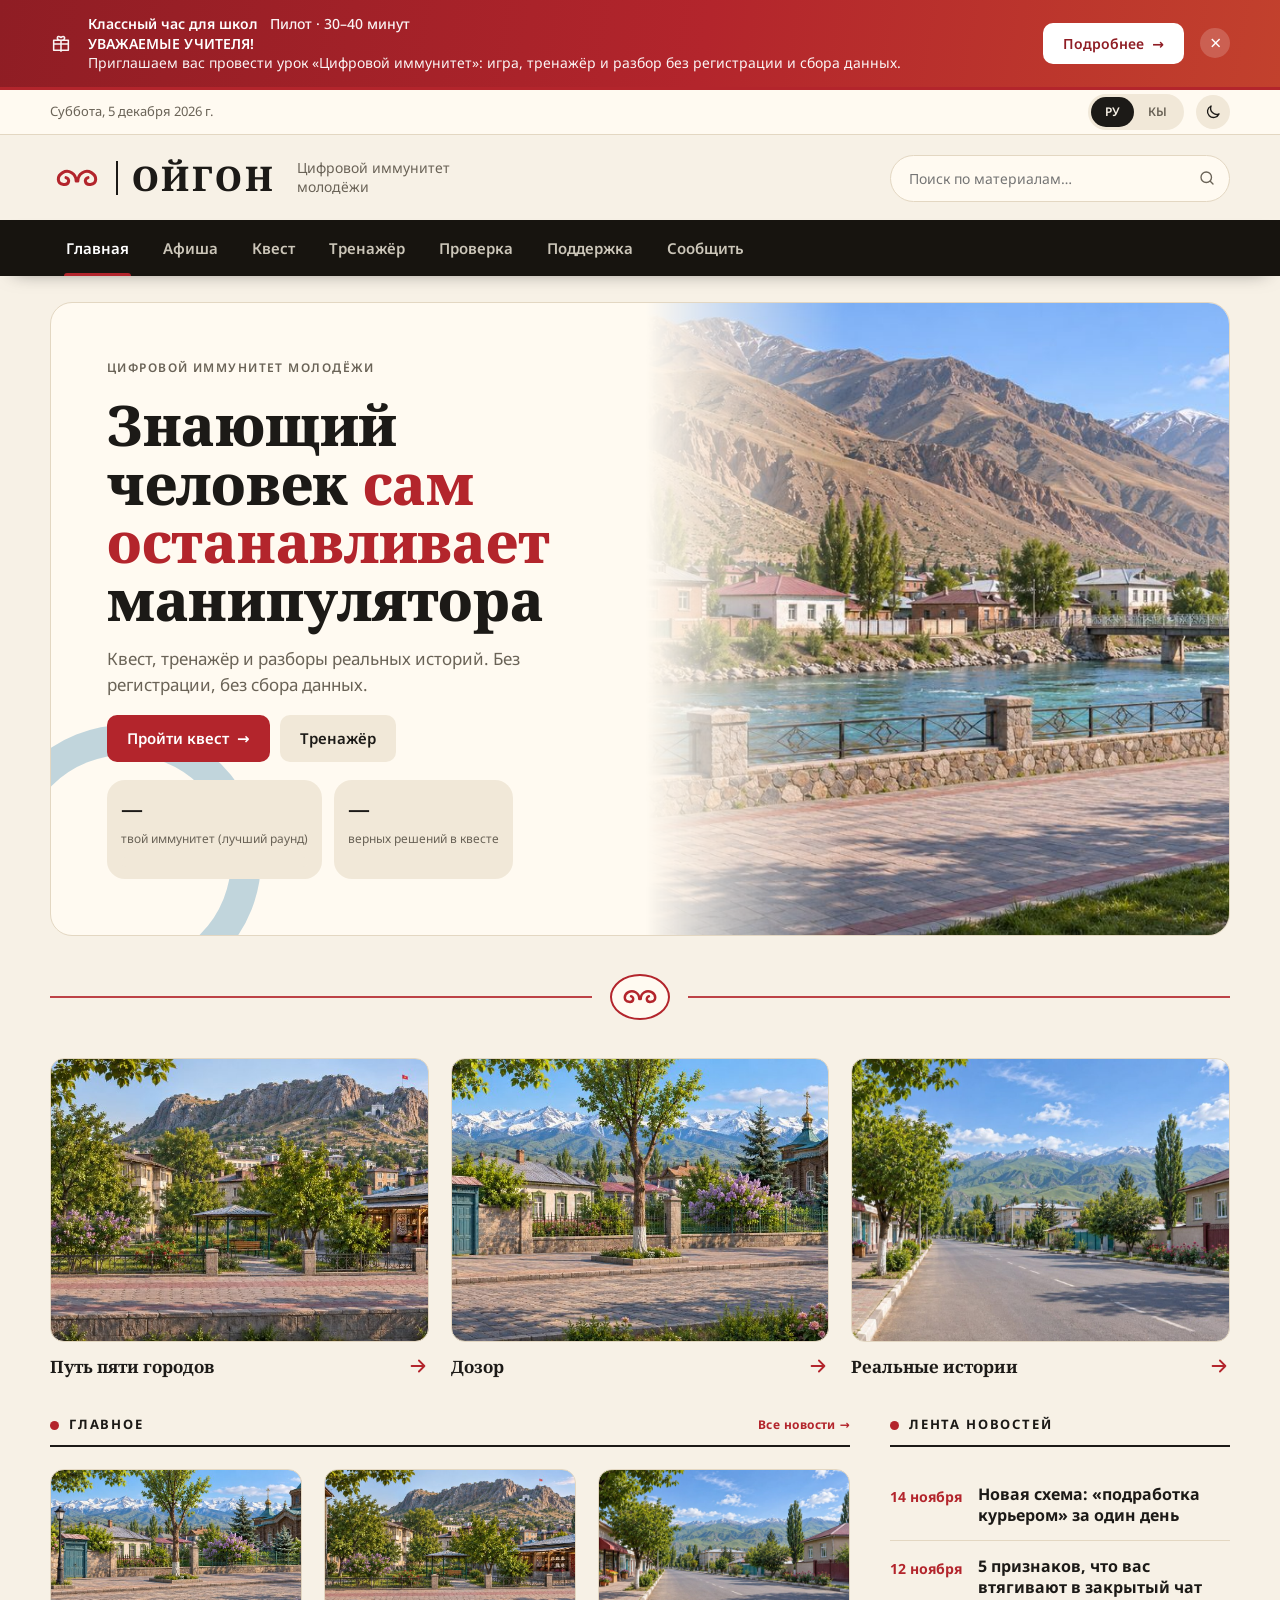
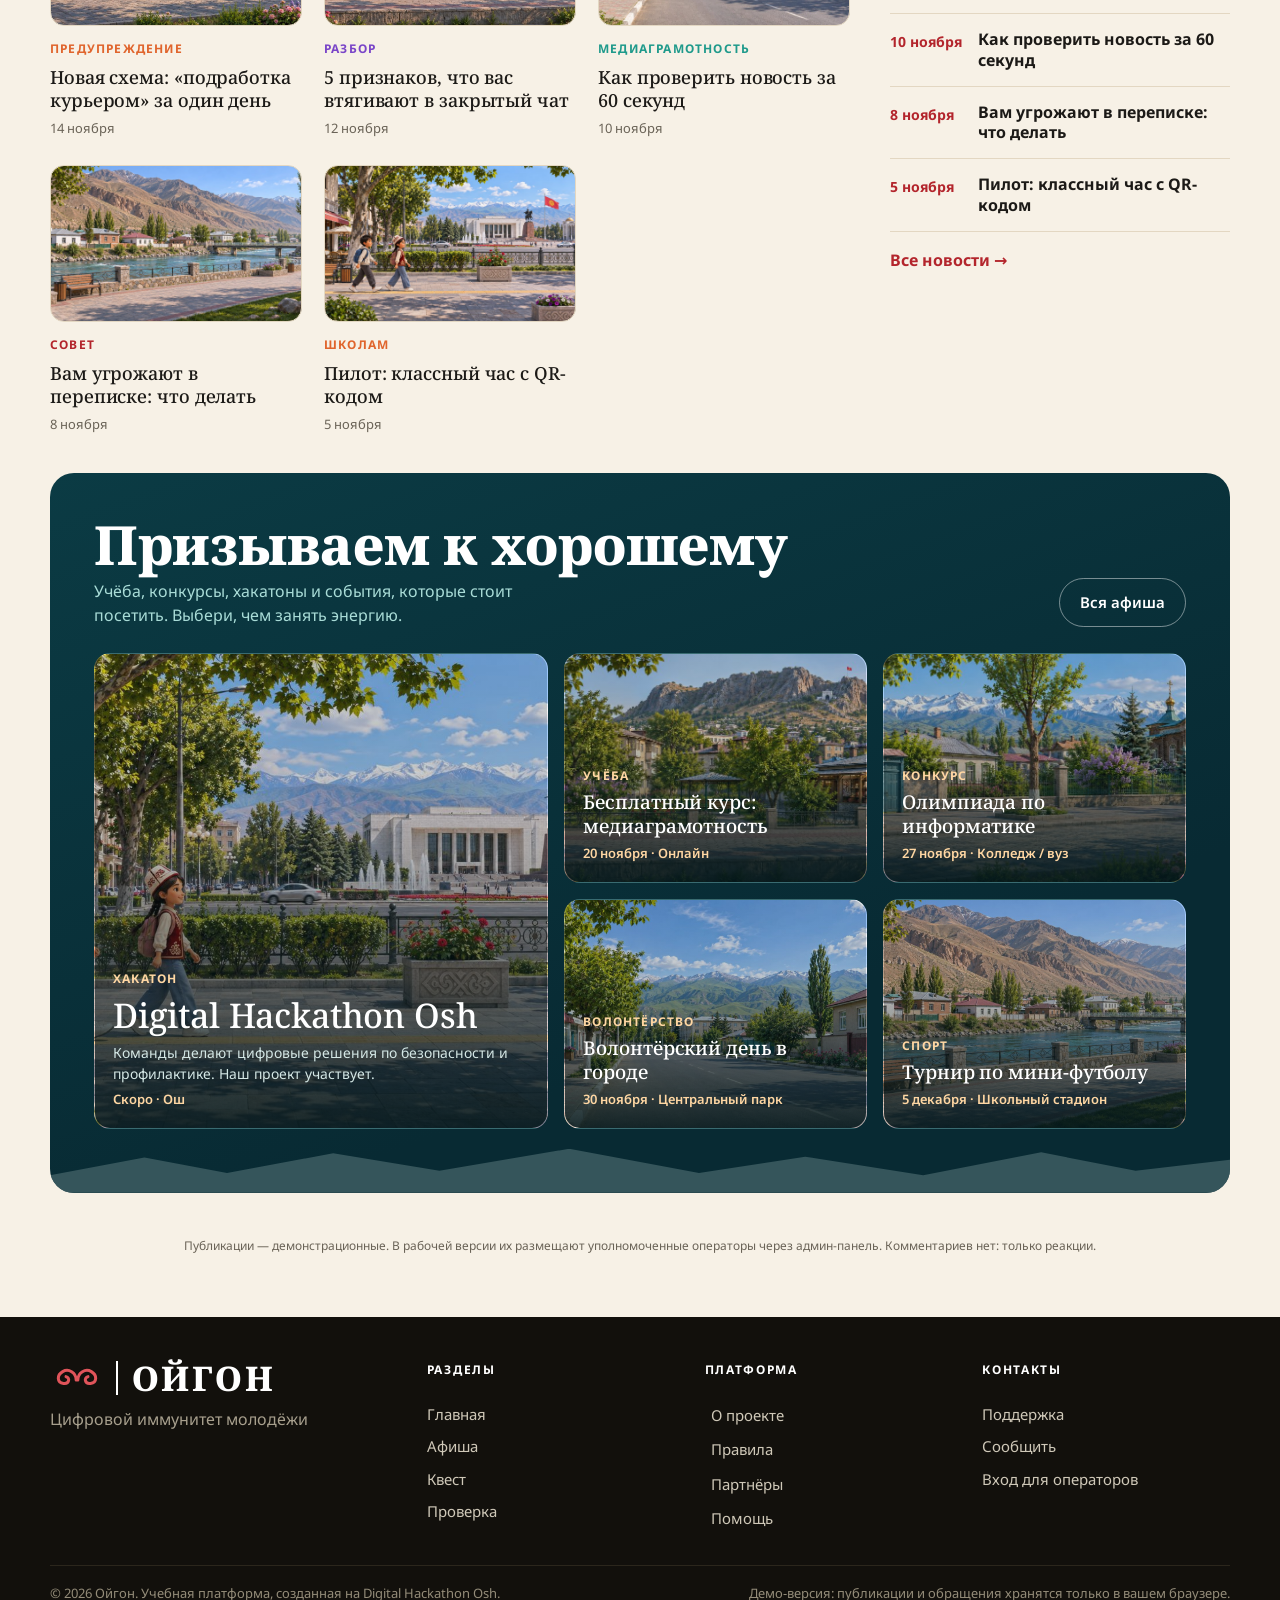
==== index.html @ 2ff08098 "Редизайн по примерам, игра Дозор, реальные истории, полный перевод на кыргызский Co-Authored-By: Cla" ====
<!doctype html>
<html lang="ru">
<head>
<meta charset="utf-8">
<meta name="viewport" content="width=device-width, initial-scale=1, viewport-fit=cover">
<title>Ойгон — цифровой иммунитет молодёжи</title>
<meta name="description" content="Квест, тренажёр и разборы, которые учат узнавать манипуляцию и вербовку в сети. Без регистрации.">
<link rel="preconnect" href="https://fonts.googleapis.com">
<link rel="preconnect" href="https://fonts.gstatic.com" crossorigin>
<link href="https://fonts.googleapis.com/css2?family=Noto+Sans:wght@400;500;600;700&family=Noto+Serif:wght@600;700;800&display=swap" rel="stylesheet">
<link rel="stylesheet" href="style.css?v=17">
<link rel="stylesheet" href="theme.css?v=17">
<script>try{var t=JSON.parse(localStorage.getItem('ob_theme'));if(t==='dark')document.documentElement.setAttribute('data-theme','dark')}catch(e){}</script>
</head>
<body>
<svg width="0" height="0" style="position:absolute" aria-hidden="true" focusable="false">
  <symbol id="horn" viewBox="0 0 64 32">
    <g fill="none" stroke="currentColor" stroke-width="3.6" stroke-linecap="round" stroke-linejoin="round">
      <path d="M31 19c0-9-9-14-16-10S8 22 16 23c7 1 8-7 3-8"/>
      <path d="M33 19c0-9 9-14 16-10s7 13-1 14c-7 1-8-7-3-8"/>
    </g>
  </symbol>
</svg>

<div class="banner" id="banner" role="region" aria-label="Объявление" hidden>
  <svg class="bn-ic" viewBox="0 0 24 24" width="22" height="22" aria-hidden="true"><path d="M4 9h16v4H4zM12 9v12M4 13v7h16v-7M12 9c-2.5 0-4-1-4-2.5S9.2 4 12 6c2.8-2 4-.5 4 .5S14.5 9 12 9z" fill="none" stroke="currentColor" stroke-width="1.7" stroke-linecap="round" stroke-linejoin="round"/></svg>
  <div class="bn-text"><b>Классный час для школ</b> <span class="bn-date">Пилот · 30–40 минут</span>
    <strong>УВАЖАЕМЫЕ УЧИТЕЛЯ!</strong>
    <span>Приглашаем вас провести урок «Цифровой иммунитет»: игра, тренажёр и разбор без регистрации и сбора данных.</span></div>
  <button class="bn-btn" data-act="info" data-k="teachers">Подробнее <span aria-hidden="true">→</span></button>
  <button class="bn-x" id="bn-x" aria-label="Закрыть объявление">×</button>
</div>

<div class="util">
  <div class="wrap-x util-in">
    <span class="today" id="today" data-no-i18n></span>
    <span class="sp"></span>
    <div class="lang" role="group" aria-label="Язык">
      <button data-lang="ru" aria-pressed="true">РУ</button>
      <button data-lang="ky" aria-pressed="false">КЫ</button>
    </div>
    <button class="theme-btn" id="theme" aria-label="Сменить тему" title="Сменить тему">
      <svg class="i-moon" viewBox="0 0 24 24" width="18" height="18" aria-hidden="true"><path d="M20 14.5A8 8 0 0 1 9.5 4 8 8 0 1 0 20 14.5z" fill="none" stroke="currentColor" stroke-width="1.8" stroke-linejoin="round"/></svg>
      <svg class="i-sun" viewBox="0 0 24 24" width="18" height="18" aria-hidden="true"><circle cx="12" cy="12" r="4" fill="none" stroke="currentColor" stroke-width="1.8"/><path d="M12 2v3M12 19v3M2 12h3M19 12h3M5 5l2 2M17 17l2 2M19 5l-2 2M7 17l-2 2" stroke="currentColor" stroke-width="1.8" stroke-linecap="round"/></svg>
    </button>
  </div>
</div>

<header class="site">
  <div class="wrap-x brand-row">
    <a class="logo" href="#/home" aria-label="Ойгон — на главную">
      <svg class="logo-mark" width="54" height="27" aria-hidden="true"><use href="#horn"/></svg>
      <span class="logo-t">ОЙГОН</span>
    </a>
    <span class="tagline" data-i18n="tagline">Цифровой иммунитет молодёжи</span>
    <form class="search" id="search" role="search">
      <input id="q" type="search" placeholder="Поиск по материалам…" aria-label="Поиск" autocomplete="off">
      <button type="submit" aria-label="Найти"><svg viewBox="0 0 24 24" width="18" height="18" aria-hidden="true"><path d="M11 4a7 7 0 1 0 0 14 7 7 0 0 0 0-14zM20 20l-4-4" fill="none" stroke="currentColor" stroke-width="1.8" stroke-linecap="round"/></svg></button>
    </form>
    <button class="menu" data-act="menu" aria-label="Меню">
      <svg viewBox="0 0 24 24" width="20" height="20"><path d="M4 7h16M4 12h16M4 17h16" fill="none" stroke="currentColor" stroke-width="1.8" stroke-linecap="round"/></svg>
    </button>
  </div>
  <nav class="mainnav" id="mainnav" aria-label="Разделы сайта">
    <div class="wrap-x mainnav-in">
      <a href="#/home" data-tab="home" data-i18n="home">Главная</a>
      <a href="#/events" data-tab="events" data-i18n="events">Афиша</a>
      <a href="#/quest" data-tab="quest" data-i18n="quest">Квест</a>
      <a href="#/trainer" data-tab="trainer" data-i18n="trainer">Тренажёр</a>
      <a href="#/check" data-tab="check" data-i18n="check">Проверка</a>
      <a href="#/support" data-tab="support" data-i18n="support">Поддержка</a>
      <a href="#/report" data-tab="report" data-i18n="report">Сообщить</a>
    </div>
  </nav>
</header>

<main id="view" tabindex="-1" aria-live="polite"></main>

<footer class="foot">
  <div class="wrap-x foot-grid">
    <div class="foot-brand">
      <div class="logo foot-logo"><svg class="logo-mark" width="54" height="27" aria-hidden="true"><use href="#horn"/></svg><span class="logo-t">ОЙГОН</span></div>
      <p>Цифровой иммунитет молодёжи</p>
    </div>
    <div class="foot-col">
      <h4>Разделы</h4>
      <a href="#/home">Главная</a><a href="#/events">Афиша</a><a href="#/quest">Квест</a><a href="#/check">Проверка</a>
    </div>
    <div class="foot-col">
      <h4>Платформа</h4>
      <button data-act="info" data-k="about">О проекте</button><button data-act="info" data-k="rules">Правила</button><button data-act="info" data-k="partners">Партнёры</button><button data-act="info" data-k="help">Помощь</button>
    </div>
    <div class="foot-col">
      <h4>Контакты</h4>
      <a href="#/support">Поддержка</a><a href="#/report">Сообщить</a><a href="#/admin">Вход для операторов</a>
    </div>
  </div>
  <div class="wrap-x foot-bottom">
    <span>© 2026 Ойгон. Учебная платформа, созданная на Digital Hackathon Osh.</span>
    <span>Демо-версия: публикации и обращения хранятся только в вашем браузере.</span>
  </div>
</footer>

<nav class="dock" id="dock" aria-label="Разделы"></nav>

<dialog id="modal"><div class="modal-in"><button class="x" data-act="close" aria-label="Закрыть">×</button><div id="modal-body"></div></div></dialog>

<script src="data.js?v=17"></script>
<script src="i18n-ky.js?v=17"></script>
<script src="i18n-ky2.js?v=17"></script>
<script src="i18n.js?v=17"></script>
<script src="banner.js?v=17"></script>
<script src="game.js?v=17"></script>
<script src="app.js?v=17"></script>
</body>
</html>
---- style.css ----
:root{
  --bg:#e8e8ec; --card:#fff; --soft:#f3f3f6; --ink:#16161a; --mute:#6c6c77; --line:rgba(22,22,30,.08);
  --ok:#17935f; --okbg:#e3f6ed; --bad:#d9363e; --badbg:#fde9ea; --warn:#b97400; --warnbg:#fff3dc;
  --dark:#18181c; --dark-ink:#fff;
  --g:linear-gradient(120deg,#ffa07a,#e070d8 52%,#6f8dff);
  --shadow:0 1px 2px rgba(20,20,40,.04),0 14px 34px -14px rgba(20,20,40,.16);
  --r:24px; --glass:rgba(255,255,255,.72);
}
*{box-sizing:border-box;margin:0}
html{-webkit-text-size-adjust:100%}
body{
  font-family:'Lexend',system-ui,-apple-system,'Segoe UI',Roboto,sans-serif;font-weight:400;color:var(--ink);
  background:
    radial-gradient(60vmax 40vmax at 10% -10%,rgba(255,160,122,.28),transparent 60%),
    radial-gradient(50vmax 40vmax at 100% 10%,rgba(111,141,255,.22),transparent 60%),
    radial-gradient(50vmax 40vmax at 50% 110%,rgba(224,112,216,.18),transparent 60%),
    var(--bg);
  background-attachment:fixed;
  min-height:100vh;line-height:1.5;padding-bottom:120px;
}
button{font:inherit;color:inherit;background:none;border:0;cursor:pointer}
button:focus-visible,a:focus-visible,input:focus-visible,textarea:focus-visible,select:focus-visible{outline:2px solid #6f8dff;outline-offset:2px}
a{color:inherit}
h1,h2,h3{font-weight:500;letter-spacing:-.01em;line-height:1.2}
h1{font-size:clamp(26px,5vw,36px)} h2{font-size:21px} h3{font-size:17px}
p{color:var(--mute)}
.wrap{width:min(760px,100% - 32px);margin:0 auto}

/* header */
.top{position:sticky;top:12px;z-index:20;width:min(760px,100% - 24px);margin:12px auto 0;display:flex;align-items:center;gap:10px;
  padding:8px 10px 8px 14px;border-radius:999px;background:var(--glass);backdrop-filter:blur(18px);-webkit-backdrop-filter:blur(18px);
  border:1px solid var(--line);box-shadow:var(--shadow)}
.logo{display:flex;align-items:center;gap:8px;text-decoration:none;font-weight:600;font-size:18px;margin-right:auto}
.topnav{display:none;gap:2px}
.topnav button{padding:7px 12px;border-radius:999px;font-size:14px;color:var(--mute)}
.topnav button:hover{background:var(--soft);color:var(--ink)}
.lang{display:flex;background:var(--soft);border-radius:999px;padding:3px}
.lang button{padding:5px 11px;border-radius:999px;font-size:12px;color:var(--mute)}
.lang button[aria-pressed="true"]{background:var(--card);color:var(--ink);box-shadow:0 1px 3px rgba(0,0,0,.12)}
.menu{width:36px;height:36px;border-radius:50%;display:grid;place-items:center;background:var(--soft)}
@media (min-width:760px){.topnav{display:flex}.menu{display:none}}

/* page */
main{outline:none}
.page{width:min(760px,100% - 32px);margin:26px auto 0;display:grid;grid-template-columns:minmax(0,1fr);gap:16px}
.page>*{min-width:0}
.page-head{display:grid;gap:6px;padding:0 4px}
.page-head p{max-width:56ch}
.card{background:var(--card);border-radius:var(--r);padding:20px;box-shadow:var(--shadow);border:1px solid var(--line)}
.rim{position:relative;border:0}
.rim::before{content:"";position:absolute;inset:0;border-radius:inherit;padding:2px;background:var(--g);
  -webkit-mask:linear-gradient(#000 0 0) content-box,linear-gradient(#000 0 0);-webkit-mask-composite:xor;mask-composite:exclude;pointer-events:none}
.eyebrow{font-size:12px;letter-spacing:.08em;text-transform:uppercase;color:var(--mute)}
.badge{display:inline-flex;align-items:center;gap:6px;padding:4px 10px;border-radius:999px;font-size:12px;background:var(--soft);color:var(--mute)}
.badge.ok{background:var(--okbg);color:var(--ok)} .badge.bad{background:var(--badbg);color:var(--bad)} .badge.warn{background:var(--warnbg);color:var(--warn)}
.btn{text-decoration:none;display:inline-flex;align-items:center;justify-content:center;gap:8px;padding:12px 20px;border-radius:999px;background:var(--dark);color:var(--dark-ink);font-size:15px;font-weight:500;
  box-shadow:0 10px 22px -10px rgba(0,0,0,.45);transition:transform .15s}
.btn:hover{transform:translateY(-1px)} .btn:active{transform:translateY(0) scale(.98)}
.btn.ghost{background:var(--soft);color:var(--ink);box-shadow:none}
.btn.sm{padding:8px 14px;font-size:13px}
.btn[disabled]{opacity:.5;pointer-events:none}
.row{display:flex;gap:10px;flex-wrap:wrap;align-items:center}
.sp{flex:1}

/* hero */
.hero{display:grid;gap:14px;padding:24px}
.hero h1 em{font-style:normal;background:var(--g);-webkit-background-clip:text;background-clip:text;color:transparent}
.meter{height:10px;border-radius:99px;background:var(--soft);overflow:hidden}
.meter i{display:block;height:100%;border-radius:99px;background:var(--g);transition:width .6s cubic-bezier(.2,.8,.2,1)}
.stats{display:grid;grid-template-columns:1fr 1fr;gap:10px}
.stat{background:var(--soft);border-radius:18px;padding:12px 14px}
.stat b{display:block;font-size:22px;font-weight:500}
.stat span{font-size:12px;color:var(--mute)}

/* feed */
.post{display:grid;gap:10px}
.post h3{font-size:19px}
.post p{color:var(--ink);opacity:.82}
.post-meta{display:flex;align-items:center;gap:10px;font-size:13px;color:var(--mute)}
.avatar{width:34px;height:34px;border-radius:50%;background:var(--g);display:grid;place-items:center;color:#fff;font-size:13px;font-weight:600;flex:none}
.react{display:flex;gap:8px;flex-wrap:wrap;margin-top:4px}
.react button{padding:7px 14px;border-radius:999px;background:var(--soft);font-size:13px;color:var(--mute);display:inline-flex;gap:6px;align-items:center;transition:.15s}
.react button[aria-pressed="true"]{background:var(--dark);color:var(--dark-ink)}
.hscroll{display:flex;gap:12px;overflow-x:auto;scroll-snap-type:x mandatory;padding:4px 16px 14px;margin:0 -16px;scrollbar-width:none}
.hscroll::-webkit-scrollbar{display:none}
.ev{flex:0 0 min(260px,78%);scroll-snap-align:start;display:grid;gap:8px;align-content:start}
.ev h3{font-size:16px}.ev p{font-size:13px}
.afisha-head{display:flex;align-items:center;gap:10px;padding:0 4px}
.afisha-head h2{font-size:18px}
.chips{display:flex;gap:8px;flex-wrap:wrap}
.chip{padding:8px 14px;border-radius:999px;background:var(--card);border:1px solid var(--line);font-size:13px;color:var(--mute)}
.chip[aria-pressed="true"]{background:var(--dark);color:var(--dark-ink);border-color:transparent}
.ev-list{display:grid;gap:12px}
.date{font-size:13px;color:var(--ink);font-weight:500}
.notice{font-size:12px;color:var(--mute);text-align:center;padding:6px 12px}

/* dock */
.dock{position:fixed;left:50%;bottom:calc(14px + env(safe-area-inset-bottom));transform:translateX(-50%);z-index:30;width:min(580px,100% - 16px);
  display:grid;grid-template-columns:repeat(7,1fr);gap:2px;padding:6px;border-radius:30px;background:var(--glass);
  backdrop-filter:blur(20px);-webkit-backdrop-filter:blur(20px);border:1px solid var(--line);box-shadow:0 18px 40px -12px rgba(20,20,40,.3)}
.dock a{display:grid;justify-items:center;gap:2px;padding:8px 0 7px;border-radius:22px;text-decoration:none;color:var(--mute);font-size:10px;transition:.2s;position:relative}
.dock a svg{width:21px;height:21px;fill:none;stroke:currentColor;stroke-width:1.7;stroke-linecap:round;stroke-linejoin:round}
.dock a[aria-current="page"]{background:var(--dark);color:var(--dark-ink)}
.dock a:not([aria-current]):hover{background:var(--soft);color:var(--ink)}
@media (max-width:420px){.dock a{font-size:9px;letter-spacing:-.01em}}
@media (min-width:560px){.dock a{font-size:11px}}

/* interactive */
.scene-top{display:flex;align-items:center;gap:10px}
.progress{display:flex;gap:5px;flex:1}
.progress i{flex:1;height:5px;border-radius:9px;background:var(--soft)}
.progress i.on{background:var(--g)}
.chat{display:grid;gap:8px}
.bubble{max-width:88%;padding:14px 16px;border-radius:20px 20px 20px 6px;background:var(--soft);color:var(--ink);font-size:16px}
.who{font-size:12px;color:var(--mute);margin-bottom:2px}
.lead{font-size:14px;color:var(--mute);font-style:italic;padding:2px 4px}
.choices{display:grid;gap:10px}
.choice{text-align:left;padding:14px 16px;border-radius:18px;background:var(--card);border:1px solid var(--line);font-size:15px;transition:.15s;box-shadow:var(--shadow)}
.choice:hover:not([disabled]){transform:translateY(-1px);border-color:rgba(111,141,255,.6)}
.choice[disabled]{cursor:default}
.choice.ok{background:var(--okbg);border-color:var(--ok)} .choice.bad{background:var(--badbg);border-color:var(--bad)}
.fb{display:grid;gap:10px;animation:rise .3s ease}
@keyframes rise{from{opacity:0;transform:translateY(8px)}to{opacity:1;transform:none}}
.tricks{display:flex;gap:6px;flex-wrap:wrap}
.safe{background:var(--okbg);color:var(--ok);padding:12px 14px;border-radius:16px;font-size:14px}
.big-score{font-size:56px;font-weight:500;line-height:1;background:var(--g);-webkit-background-clip:text;background-clip:text;color:transparent}
.timer{height:8px;border-radius:9px;background:var(--soft);overflow:hidden}
.timer i{display:block;height:100%;width:100%;background:var(--g);transform-origin:left}
.msg{font-size:20px;line-height:1.4;color:var(--ink);padding:6px 2px}
.opts{display:grid;grid-template-columns:1fr 1fr;gap:8px}
.opts button{padding:12px 12px;border-radius:16px;background:var(--soft);font-size:14px;text-align:left;transition:.15s;border:1px solid transparent}
.opts button:hover:not([disabled]){border-color:rgba(111,141,255,.6);background:var(--card)}
.opts button.ok{background:var(--okbg);border-color:var(--ok);color:var(--ok)}
.opts button.bad{background:var(--badbg);border-color:var(--bad);color:var(--bad)}
.opts button[disabled]{cursor:default}
.opts .full{grid-column:1/-1;text-align:center}
@media (max-width:420px){.opts{grid-template-columns:1fr}}
.miss{display:grid;gap:4px;padding:12px 14px;border-radius:16px;background:var(--soft);font-size:14px}
.miss q{color:var(--ink)}

/* check/support */
.seg{display:flex;background:var(--soft);border-radius:999px;padding:4px;gap:2px;overflow-x:auto}
.seg button{flex:1;padding:9px 14px;border-radius:999px;font-size:14px;color:var(--mute);white-space:nowrap}
.seg button[aria-pressed="true"]{background:var(--card);color:var(--ink);box-shadow:0 1px 4px rgba(0,0,0,.12)}
.story{display:grid;gap:12px}
.story details summary{cursor:pointer;list-style:none;display:flex;align-items:center;gap:10px}
.story summary::-webkit-details-marker{display:none}
.story summary::after{content:"+";margin-left:auto;width:30px;height:30px;border-radius:50%;background:var(--soft);display:grid;place-items:center;font-size:18px;color:var(--mute);flex:none}
.story details[open] summary::after{content:"–"}
.steps{display:grid;gap:12px;margin-top:14px}
.step{display:grid;grid-template-columns:auto 1fr;gap:12px}
.step b{display:block;font-weight:500;font-size:14px}.step p{font-size:14px;color:var(--ink);opacity:.8}
.dot{width:10px;height:10px;border-radius:50%;margin-top:7px;background:var(--g)}
.check{display:grid;gap:8px}
.check label{display:grid;grid-template-columns:auto 1fr;gap:12px;padding:14px;border-radius:18px;background:var(--soft);cursor:pointer;align-items:start}
.check input{width:20px;height:20px;accent-color:#6f8dff;margin-top:2px}
.check b{display:block;font-weight:500}.check span{font-size:14px;color:var(--mute)}
.check input:checked ~ div b{text-decoration:line-through;opacity:.6}
.alert{background:var(--warnbg);color:var(--warn);padding:12px 14px;border-radius:16px;font-size:14px}
.hot{display:flex;align-items:center;gap:14px;padding:14px;border-radius:18px;background:var(--soft)}
.hot b{font-size:22px;font-weight:500}.hot span{font-size:13px;color:var(--mute)}
ul.clean{list-style:none;padding:0;display:grid;gap:8px}
ul.clean li{padding-left:22px;position:relative;font-size:15px;color:var(--ink);opacity:.85}
ul.clean li::before{content:"";position:absolute;left:4px;top:.6em;width:8px;height:8px;border-radius:50%;background:var(--g)}

/* forms */
.field{display:grid;gap:6px}
.field label{font-size:13px;color:var(--mute)}
input,textarea,select{font:inherit;color:var(--ink);background:var(--soft);border:1px solid transparent;border-radius:16px;padding:12px 14px;width:100%}
textarea{min-height:120px;resize:vertical}
form{display:grid;gap:14px}

/* admin */
.table{display:grid;gap:10px}
.rep{display:grid;gap:8px;padding:14px;border-radius:18px;background:var(--soft)}
.rep-top{display:flex;gap:8px;align-items:center;flex-wrap:wrap}
.rep select{width:auto;padding:6px 10px;font-size:13px;background:var(--card)}
.bar{display:grid;grid-template-columns:130px 1fr 28px;gap:10px;align-items:center;font-size:13px}
.bar i{display:block;height:10px;border-radius:9px;background:var(--g)}

/* modal */
dialog{border:0;border-radius:28px;padding:0;max-width:min(520px,100% - 24px);width:100%;background:var(--card);color:var(--ink);box-shadow:0 30px 80px rgba(0,0,0,.35)}
dialog::backdrop{background:rgba(20,20,30,.4);backdrop-filter:blur(4px)}
.modal-in{padding:26px;position:relative;display:grid;gap:12px}
.x{position:absolute;top:14px;right:14px;width:34px;height:34px;border-radius:50%;background:var(--soft);font-size:20px;line-height:1}
.modal-links{display:grid;gap:8px}
.modal-links button{padding:14px 16px;border-radius:16px;background:var(--soft);text-align:left}
.empty{text-align:center;padding:30px 10px;color:var(--mute)}
@media (prefers-reduced-motion:reduce){*{animation:none!important;transition:none!important}}

/* телефон с перепиской */
.quest-page{width:min(560px,100% - 32px)}
.phone{position:relative;width:min(330px,100%);margin:0 auto;aspect-ratio:736/1520}
.phone>img{position:absolute;inset:0;width:100%;height:100%;mix-blend-mode:multiply;pointer-events:none;z-index:3;user-select:none}
.screen{position:absolute;left:6.3%;right:5.8%;top:4.5%;bottom:3.4%;border-radius:8.5% / 4.1%;overflow:hidden;background:#fff;display:flex;flex-direction:column;z-index:1;color:#111}
.status{display:flex;justify-content:space-between;align-items:center;padding:3.2% 9% 0;font-size:12px;font-weight:600;height:7.2%;flex:none}
.sbar{display:flex;gap:3px;align-items:flex-end}.sbar i{width:4px;height:8px;background:#111;border-radius:1px}.sbar i:nth-child(2){height:10px}.sbar i:nth-child(3){width:16px;height:9px;border-radius:3px}
.chat-head{display:flex;align-items:center;gap:8px;padding:12px 12px 10px;background:#f6f6f8;border-bottom:1px solid #e3e3e8;flex:none;margin-top:10px}
.chat-head .back{color:#0a84ff;font-size:28px;line-height:1;margin-right:2px}
.chat-head .ava{width:30px;height:30px;border-radius:50%;background:#b8b8c0;color:#fff;display:grid;place-items:center;font-size:13px;font-weight:600}
.chat-head .nm{font-size:14px;font-weight:600}
.chat-body{flex:1;overflow-y:auto;padding:10px 10px 12px;display:flex;flex-direction:column;gap:6px;scrollbar-width:none;scroll-behavior:smooth}
.chat-body::-webkit-scrollbar{display:none}
.b{max-width:82%;padding:8px 12px;border-radius:18px;font-size:13.5px;line-height:1.35;position:relative;animation:pop .25s ease}
.b.in{align-self:flex-start;background:#e9e9eb;color:#111;border-bottom-left-radius:5px}
.b.out{align-self:flex-end;background:linear-gradient(#2a95ff,#0a7bff);color:#fff;border-bottom-right-radius:5px}
@keyframes pop{from{opacity:0;transform:scale(.94) translateY(6px)}to{opacity:1;transform:none}}
.stamp{align-self:center;font-size:10.5px;color:#8a8a93;margin:8px 0 2px}
.sysmsg{align-self:center;text-align:center;font-size:11.5px;color:#8a8a93;max-width:88%;padding:2px 4px;font-style:italic}
.chat-input{flex:none;padding:8px 10px 14px;background:#fff}
.chat-input span{display:block;border:1px solid #d6d6dc;border-radius:999px;padding:7px 14px;font-size:13px;color:#b0b0b8}

/* ---------- игра ---------- */
.game{width:min(640px,100% - 32px)}
.g-top{display:flex;align-items:center;gap:12px;flex-wrap:wrap}
.g-dots{display:flex;gap:5px}
.g-dots i{width:22px;height:6px;border-radius:9px;background:var(--soft);border:1px solid var(--line)}
.g-dots i.done{background:var(--g);border-color:transparent}.g-dots i.cur{background:var(--dark);border-color:transparent}
.g-imm{display:flex;align-items:center;gap:8px;flex:1;min-width:160px;font-size:12px;color:var(--mute)}
.g-imm .meter{flex:1;height:8px}.g-imm b{color:var(--ink);font-weight:500;min-width:36px;text-align:right}
.stage{position:relative;aspect-ratio:16/9;border-radius:var(--r);overflow:hidden;background:center/cover no-repeat #cfd6e6;box-shadow:var(--shadow);transition:aspect-ratio .3s}
.stage.mini{aspect-ratio:21/6}
.stage-badge{position:absolute;top:12px;left:12px;z-index:2;padding:6px 12px;border-radius:999px;background:var(--glass);backdrop-filter:blur(10px);-webkit-backdrop-filter:blur(10px);font-size:12px;color:var(--ink);border:1px solid var(--line)}
.actor{position:absolute;bottom:-1%;height:92%;width:auto;opacity:0;transition:opacity .3s;filter:drop-shadow(0 6px 10px rgba(0,0,0,.28))}
.actor.ready{opacity:1}.actor.mult{mix-blend-mode:multiply;filter:none}
.actor.right{right:4%;transform:scaleX(-1)}.actor.left{left:4%}
.dlg{display:grid;gap:10px;cursor:pointer;animation:rise .25s ease}
.dlg p{font-size:17px;color:var(--ink);line-height:1.45}
.dlg-who{display:flex;align-items:center;gap:10px}.dlg-who b{font-weight:500}
.av{width:44px;height:44px;border-radius:50%;flex:none;display:grid;place-items:center;color:#fff;font-weight:600;background-repeat:no-repeat;background-color:#d9dbe6;border:2px solid #fff;box-shadow:0 2px 8px rgba(0,0,0,.18)}
.av-nar{background:var(--g)}.av-you{background:var(--dark);color:var(--dark-ink)}
.av-aktan{background-image:url(assets/t-bishkek.jpg);background-size:620px auto;background-position:-122px -125px}
.av-akylai{background-image:url(assets/t-bishkek.jpg);background-size:620px auto;background-position:-186px -127px}
.av-bai{background-image:url(assets/baibolot.jpg);background-size:150px auto;background-position:-48px 2px}
.av-aru{background-image:url(assets/aruuzat.jpg);background-size:150px auto;background-position:-50px 2px}
.g-task{font-size:14px;padding:0 4px;color:var(--mute)}.g-task b{color:var(--ink);font-weight:500}
.frag{display:inline;font:inherit;color:inherit;text-align:inherit;padding:1px 2px;margin:0;border-radius:6px;cursor:pointer;transition:background .15s}
.frag:hover:not([disabled]){background:rgba(111,141,255,.2)}
.frag.found{background:linear-gradient(120deg,rgba(255,160,122,.65),rgba(224,112,216,.5));color:#111}
.frag.ok{background:rgba(23,147,95,.14);cursor:default}
.frag.missed{background:rgba(217,54,62,.16);box-shadow:inset 0 -2px 0 var(--bad)}
.frag[disabled]{cursor:default}
.g-find{display:grid;gap:10px}
.finfo{display:grid;gap:8px}
.finfo-item{display:grid;gap:4px;font-size:13px;color:var(--ink);opacity:.9;padding:10px 12px;border-radius:14px;background:var(--soft);animation:rise .25s ease}
.finfo-item .badge{justify-self:start}
.hint{display:flex;gap:10px;align-items:flex-start;padding:10px 12px;border-radius:16px;background:var(--warnbg)}
.hint p{font-size:14px;color:var(--ink)}
.fb-line{font-size:14px;color:var(--ink)}
.game-card{padding:0;overflow:hidden}
.game-card .post{padding:20px}
.gc-img{height:180px;background:center/cover no-repeat;display:flex;align-items:flex-start;padding:14px}
.gc-img .badge{background:var(--glass);color:var(--ink);backdrop-filter:blur(8px)}
@media (max-width:420px){.stage.mini{aspect-ratio:21/7}.dlg p{font-size:16px}}

/* ================= 3D и анимации игры ================= */
.game .stage{perspective:900px;background:#cfd6e6;transform-style:flat}
.world{position:absolute;inset:0;transform-style:preserve-3d;transform:rotateY(calc(var(--mx,0) * 5deg)) rotateX(calc(var(--my,0) * -3deg));transition:transform .25s ease-out;will-change:transform}
.layer{position:absolute;inset:-8%;transform-style:preserve-3d;will-change:transform}
.l-bg{background:center/cover no-repeat;transform:translateZ(-120px) scale(1.15);animation:drift 22s ease-in-out infinite alternate}
.l-mid{inset:0;transform:translateZ(40px) scale(.95)}
.l-fg{background:center/cover no-repeat;transform:translateZ(80px) scale(.9);animation:drift 22s ease-in-out infinite alternate;
  -webkit-mask-image:linear-gradient(to top,#000 0,#000 13%,transparent 23%);mask-image:linear-gradient(to top,#000 0,#000 13%,transparent 23%);pointer-events:none}
@keyframes drift{from{background-position:46% 50%}to{background-position:54% 50%}}
.vignette{position:absolute;inset:0;pointer-events:none;background:radial-gradient(120% 90% at 50% 40%,transparent 55%,rgba(10,10,30,.28));z-index:1}
.stage-badge{z-index:3}
.game .stage.mini .l-mid{display:none}

/* лёгкие пылинки/пыльца */
.motes{position:absolute;inset:0;pointer-events:none;overflow:hidden;transform:translateZ(100px)}
.motes i{position:absolute;bottom:-6%;width:var(--s);height:var(--s);border-radius:50%;background:rgba(255,255,255,.85);box-shadow:0 0 8px rgba(255,255,255,.9);opacity:0;animation:mote var(--t) linear var(--d) infinite}
@keyframes mote{0%{transform:translate(0,0);opacity:0}10%{opacity:.9}90%{opacity:.7}100%{transform:translate(var(--x),-420px);opacity:0}}

/* персонажи */
.aw{position:absolute;bottom:-1%;height:92%;pointer-events:none}
.aw.right{right:4%}.aw.left{left:4%}
.aw .hop{height:100%;transform-origin:bottom center}
.aw .actor{position:static;height:100%;width:auto;display:block;transform-origin:50% 100%;transform:scaleX(var(--flip,1));
  animation:breathe 3.4s ease-in-out infinite}
.aw.right .actor{--flip:-1}
.aw.talk .hop{animation:hop .55s ease-in-out infinite}
.aw.talk .actor{filter:drop-shadow(0 0 14px rgba(255,255,255,.55)) drop-shadow(0 6px 10px rgba(0,0,0,.28))}
.aw.enter.right{animation:walkR 1.3s cubic-bezier(.2,.7,.2,1) both}
.aw.enter.left{animation:walkL 1.3s cubic-bezier(.2,.7,.2,1) both}
.aw.enter .actor{animation:stepbob .32s ease-in-out 4,breathe 3.4s ease-in-out 1.3s infinite}
@keyframes walkR{from{transform:translateX(280%);opacity:0}15%{opacity:1}to{transform:translateX(0)}}
@keyframes walkL{from{transform:translateX(-280%);opacity:0}15%{opacity:1}to{transform:translateX(0)}}
@keyframes stepbob{0%,100%{transform:scaleX(var(--flip,1)) translateY(0) rotate(0)}50%{transform:scaleX(var(--flip,1)) translateY(-3%) rotate(1.4deg)}}
@keyframes breathe{0%,100%{transform:scaleX(var(--flip,1)) scaleY(1)}50%{transform:scaleX(var(--flip,1)) scaleY(1.015) translateY(-.4%)}}
@keyframes hop{0%,100%{transform:translateY(0)}40%{transform:translateY(-3.5%) scale(1.01)}}

/* телефон в 3D */
.game .phone-wrap{perspective:1000px;width:min(330px,100%);margin:0 auto}
.game .phone-wrap.enter{animation:phoneIn .8s cubic-bezier(.2,.8,.2,1) both}
@keyframes phoneIn{from{opacity:0;transform:translateY(70px) rotateX(28deg) scale(.92)}to{opacity:1;transform:none}}
.game .phone{width:100%;transform-style:preserve-3d;transform:rotateY(calc(var(--mx,0) * 10deg)) rotateX(calc(var(--my,0) * -6deg));transition:transform .25s ease-out;
  filter:drop-shadow(calc(var(--mx,0) * -14px) 26px 26px rgba(20,20,50,.32));animation:float 5.5s ease-in-out infinite}
@keyframes float{0%,100%{translate:0 0}50%{translate:0 -6px}}
.game .phone>img.phone-frame{mix-blend-mode:normal;opacity:0;transition:opacity .2s}
.game .phone>img.phone-frame.ready{opacity:1}
.game .phone>img.phone-frame.mult{mix-blend-mode:multiply}
.game .phone.flat{transform:none!important;filter:none;animation:none}
.game .screen{box-shadow:inset 0 0 0 1px rgba(0,0,0,.2)}
.game .b{animation:none}
.game .chat-body.fresh .b{animation:pop .5s cubic-bezier(.2,.9,.3,1.3) both}
.game .chat-body.fresh .stamp{animation:fadeIn .4s both}
.game .chat-body.fresh>:nth-child(2){animation-delay:.9s}
.game .chat-body.fresh>:nth-child(3){animation-delay:1.5s}
.game .chat-body.fresh>:nth-child(4){animation-delay:2.1s}
.game .b.out{animation:pop .45s cubic-bezier(.2,.9,.3,1.3) both}
@keyframes fadeIn{from{opacity:0}to{opacity:1}}

/* реакции на нажатия */
.frag{transition:background .2s,transform .15s}
.frag.found{animation:flagPop .5s cubic-bezier(.2,.9,.3,1.4)}
.frag.ok{animation:nope .35s}
@keyframes flagPop{0%{transform:scale(1)}40%{transform:scale(1.07)}100%{transform:scale(1)}}
@keyframes nope{0%,100%{transform:translateX(0)}25%{transform:translateX(-3px)}75%{transform:translateX(3px)}}
.game.shake{animation:shake .5s}
@keyframes shake{0%,100%{transform:translateX(0)}15%{transform:translateX(-10px) rotate(-.4deg)}35%{transform:translateX(9px) rotate(.4deg)}55%{transform:translateX(-6px)}75%{transform:translateX(4px)}}
.flash{position:fixed;inset:0;z-index:60;pointer-events:none;background:radial-gradient(circle at 50% 50%,transparent 35%,rgba(217,54,62,.45));animation:flash .6s ease-out forwards}
@keyframes flash{from{opacity:1}to{opacity:0}}
.g-imm .meter i{transition:width .9s cubic-bezier(.2,.8,.2,1)}
.fb{animation:rise .4s cubic-bezier(.2,.9,.3,1.1)}
.choice{transition:transform .2s,border-color .2s,box-shadow .2s}
.choice:hover:not([disabled]){transform:translateY(-3px) scale(1.01);box-shadow:0 16px 30px -14px rgba(20,20,60,.3)}
.dlg:hover{box-shadow:0 18px 36px -14px rgba(20,20,60,.25)}
.ftext{position:fixed;z-index:70;pointer-events:none;transform:translateX(-50%);font-size:13px;font-weight:600;padding:4px 10px;border-radius:999px;background:var(--dark);color:var(--dark-ink);animation:ftext 1.1s ease-out forwards}
.ftext.good{background:linear-gradient(120deg,#ff9a76,#e070d8 60%,#6f8dff);color:#fff}
.ftext.meh{background:var(--soft);color:var(--mute)}
@keyframes ftext{from{opacity:0;margin-top:0}15%{opacity:1}to{opacity:0;margin-top:-46px}}
.confetti{position:fixed;z-index:70;width:8px;height:12px;border-radius:2px;pointer-events:none;animation:conf 1.5s cubic-bezier(.15,.7,.3,1) forwards}
@keyframes conf{0%{transform:translate(0,0) rotate(0);opacity:1}70%{opacity:1}100%{transform:translate(var(--dx),calc(var(--dy) + 260px)) rotate(var(--r));opacity:0}}
.hero .big-score{animation:fadeIn .6s both}

/* заставка переезда между городами */
.travel{position:fixed;inset:0;z-index:80;overflow:hidden;background:linear-gradient(#ffcf9e,#ff9a8b 55%,#7f6bd8);animation:trIn .4s ease-out both}
.travel.out{animation:trOut .45s ease-in forwards}
@keyframes trIn{from{clip-path:circle(0% at 50% 60%)}to{clip-path:circle(150% at 50% 60%)}}
@keyframes trOut{from{opacity:1}to{opacity:0}}
.tr-sun{position:absolute;left:50%;top:22%;width:150px;height:150px;margin-left:-75px;border-radius:50%;background:radial-gradient(circle,#fff6d6,#ffd166 60%,transparent 70%);animation:sun 2s ease-in-out infinite alternate}
@keyframes sun{from{transform:scale(1)}to{transform:scale(1.12)}}
.tr-mount{position:absolute;left:-20%;right:-20%;bottom:90px;height:42%;background:#4b4aa8;clip-path:polygon(0 100%,12% 40%,22% 70%,36% 20%,50% 65%,63% 30%,78% 72%,90% 38%,100% 100%);animation:slide 6s linear infinite}
.tr-mount.m2{bottom:70px;height:30%;background:#34327f;animation-duration:3.2s;opacity:.95}
@keyframes slide{from{transform:translateX(0)}to{transform:translateX(-20%)}}
.tr-road{position:absolute;left:0;right:0;bottom:0;height:90px;background:#2a2a35;display:flex;align-items:center;gap:40px;padding-left:20px;overflow:hidden}
.tr-road i{flex:none;width:60px;height:6px;border-radius:3px;background:#f2f2f5;animation:road .5s linear infinite}
@keyframes road{to{transform:translateX(-100px)}}
.tr-bus{position:absolute;bottom:70px;left:-160px;animation:bus 1.9s cubic-bezier(.4,.1,.3,1) forwards}
.tr-bus svg{animation:bump .35s ease-in-out infinite;overflow:visible}
.tr-bus .wh{transform-box:fill-box;transform-origin:center;animation:spin .35s linear infinite}
@keyframes bus{from{transform:translateX(0)}to{transform:translateX(calc(100vw + 200px))}}
@keyframes bump{0%,100%{transform:translateY(0)}50%{transform:translateY(-3px)}}
@keyframes spin{to{transform:rotate(360deg)}}
.tr-title{position:absolute;left:0;right:0;top:34%;text-align:center;color:#fff;display:grid;gap:4px;animation:title .7s .25s cubic-bezier(.2,.9,.3,1.2) both;text-shadow:0 4px 24px rgba(0,0,0,.25)}
.tr-title small{font-size:13px;letter-spacing:.14em;text-transform:uppercase;opacity:.9}
.tr-title b{font-size:clamp(44px,12vw,84px);font-weight:600;line-height:1}
.tr-title span{font-size:15px;opacity:.95}
@keyframes title{from{opacity:0;transform:translateY(24px) scale(.9)}to{opacity:1;transform:none}}

@media (prefers-reduced-motion:reduce){
  .world,.game .phone{transform:none!important}
  .l-bg,.l-fg,.motes i,.aw .actor{animation:none!important}
}

/* ====== реплики героев: облачка, выходящие сверху ====== */
.game .stage:not(.mini){aspect-ratio:16/10}
@media (max-width:560px){.game .stage:not(.mini){aspect-ratio:4/3}}
.speech{position:absolute;top:48px;z-index:5;max-width:74%;width:fit-content;padding:10px 16px 11px;border-radius:22px;font-size:15px;line-height:1.38;cursor:pointer;
  animation:speechIn .6s cubic-bezier(.2,.9,.3,1.25) both;filter:drop-shadow(0 10px 18px rgba(20,20,50,.28))}
.speech .sp-who{display:block;font-size:11px;font-weight:600;letter-spacing:.05em;text-transform:uppercase;opacity:.6;margin-bottom:2px}
.speech.left{left:4%}.speech.mid{left:24%}.speech.right{right:4%}
.speech.center{left:0;right:0;margin-inline:auto;max-width:86%;text-align:center}
.speech.npc{background:#e6e5ee;color:#1a1a22;border-bottom-left-radius:6px}
.speech.npc.right{border-bottom-left-radius:22px;border-bottom-right-radius:6px}
.speech.you{background:linear-gradient(#2a95ff,#0a7bff);color:#fff;border-bottom-right-radius:6px}
.speech.you .sp-who{opacity:.8}
.speech.nar{background:rgba(24,24,40,.66);color:#fff;backdrop-filter:blur(10px);-webkit-backdrop-filter:blur(10px)}
.speech.nar .sp-who{display:none}
/* хвостик облачка */
.speech.npc::after,.speech.you::after{content:"";position:absolute;bottom:-9px;width:26px;height:18px;background:inherit}
.speech.npc.left::after,.speech.npc.mid::after{left:14px;clip-path:polygon(0 0,100% 0,0 100%);border-bottom-left-radius:3px}
.speech.npc.right::after,.speech.you::after{right:14px;clip-path:polygon(0 0,100% 0,100% 100%);border-bottom-right-radius:3px}
@keyframes speechIn{0%{opacity:0;transform:translateY(-90px) scale(.8) rotate(-3deg)}55%{opacity:1;transform:translateY(8px) scale(1.03) rotate(.6deg)}100%{opacity:1;transform:none}}
.dlg-bar{display:flex;align-items:center;gap:12px;cursor:pointer;padding:14px 18px}
.dlg-bar:hover{box-shadow:0 18px 36px -14px rgba(20,20,60,.25)}

/* актёры: сторона/разворот/трое в кадре */
.aw.right .actor{--flip:1}
.aw.right.flip .actor{--flip:-1}
.aw.center{left:50%;margin-left:-15%}
.stage.crowd .aw{height:80%}
.stage.crowd .aw.left{left:1%}.stage.crowd .aw.right{right:1%}
.stage.crowd .aw.center{margin-left:-13%}

/* аватарка Талгата */
.av-tal{background-image:url(assets/talgat.jpg);background-size:150px auto;background-position:-47px 2px}

/* герои ниже облачка, чтобы реплика не закрывала лица */
.game .stage:not(.mini) .aw{height:72%}
.game .stage.crowd:not(.mini) .aw{height:68%}
.speech{top:44px;max-width:66%}
@media (max-width:560px){.game .stage:not(.mini) .aw{height:66%}.game .stage.crowd:not(.mini) .aw{height:62%}.speech{max-width:82%;font-size:14px}}

/* ===== верхний баннер-объявление ===== */
.banner{display:flex;align-items:center;gap:16px;padding:14px max(16px,calc((100% - 1180px)/2));color:#fff;
  background:linear-gradient(100deg,#c026d3 0%,#9333ea 55%,#7c3aed 100%);position:relative;z-index:25;font-size:14px;line-height:1.4}
.banner[hidden]{display:none}
.bn-ic{flex:none;opacity:.95}
.bn-text{flex:1;min-width:0;display:grid;gap:2px}
.bn-text b{font-weight:600}.bn-text strong{font-weight:600;letter-spacing:.01em}
.bn-date{font-weight:500;opacity:.95;margin-left:8px}
.bn-text>span:last-child{opacity:.95}
.bn-btn{flex:none;display:inline-flex;align-items:center;gap:8px;padding:11px 20px;border-radius:999px;background:#fff;color:#7c2cd6;font-weight:600;font-size:14px;transition:transform .15s,box-shadow .15s}
.bn-btn:hover{transform:translateY(-1px);box-shadow:0 8px 18px -8px rgba(0,0,0,.45)}
.bn-x{flex:none;width:30px;height:30px;border-radius:50%;background:rgba(255,255,255,.18);color:#fff;font-size:20px;line-height:1;display:grid;place-items:center}
.bn-x:hover{background:rgba(255,255,255,.3)}
@media (max-width:700px){
  .banner{flex-wrap:wrap;padding:12px 16px 14px;gap:10px;font-size:13px}
  .bn-ic{display:none}
  .bn-text{flex:1 1 calc(100% - 44px)}
  .bn-btn{order:3;margin-left:0}
  .bn-x{position:absolute;top:10px;right:12px}
  .bn-text{padding-right:34px}
}
.bn-text{display:block;text-align:left}
.bn-text strong,.bn-text>span:last-child{display:block}
---- theme.css ----
/* ============ Тема «Ойгон»: тёплая кыргызская палитра + новостной портал ============ */
:root{
  --bg:#f7f1e6; --card:#fffaf1; --soft:#f1e8d8; --ink:#1c1a17; --mute:#6a6357; --line:#e3d7c2;
  --red:#b3252c; --red2:#8f1d24; --teal:#1f6f6a; --amber:#e9893a; --navy:#17140f;
  --ok:#17795a; --okbg:#e2f3ea; --bad:#b3252c; --badbg:#fbe6e4; --warn:#9a5a08; --warnbg:#fbeed2;
  --dark:#1c1a17; --dark-ink:#fff8ec;
  --g:linear-gradient(120deg,#e9893a,#c8353b 55%,#8f1d24);
  --shadow:0 1px 2px rgba(60,40,10,.05),0 12px 30px -14px rgba(60,40,10,.2);
  --r:16px; --glass:rgba(255,250,241,.86);
  --f-body:'Noto Sans',system-ui,-apple-system,'Segoe UI',Roboto,sans-serif;
  --f-head:'Noto Serif',Georgia,'Times New Roman',serif;
}
:root[data-theme="dark"]{
  --bg:#0f1316; --card:#171d21; --soft:#202830; --ink:#eef0ec; --mute:#9aa5a3; --line:#2a343a;
  --red:#e0545a; --red2:#c63f46; --teal:#4fb7ae; --navy:#0a0d0f;
  --ok:#4fd39a; --okbg:#10301f; --bad:#ff7a80; --badbg:#3a1618; --warn:#f3b44c; --warnbg:#3a2c10;
  --dark:#eef0ec; --dark-ink:#12100c;
  --shadow:0 1px 2px rgba(0,0,0,.4),0 14px 32px -14px rgba(0,0,0,.65); --glass:rgba(23,29,33,.88);
}
html{color-scheme:light}:root[data-theme="dark"]{color-scheme:dark}
body{font-family:var(--f-body);background:var(--bg);background-attachment:scroll;color:var(--ink);padding-bottom:0}
h1,h2,h3{font-family:var(--f-head);letter-spacing:-.005em}
h1{font-size:clamp(28px,4.6vw,46px)} h2{font-size:23px} h3{font-size:18px}
.wrap-x{width:min(1180px,100% - 32px);margin:0 auto}
.sp{flex:1}
main{min-height:60vh}

/* кнопки и общие элементы */
.btn{background:var(--red);color:#fff;border-radius:10px;box-shadow:none;font-weight:600;padding:12px 20px}
.btn:hover{background:var(--red2);transform:none}
.btn.ghost{background:var(--soft);color:var(--ink)}
.btn.ghost:hover{background:var(--line)}
.btn.sm{padding:8px 14px;font-size:13px}
.card{border-radius:var(--r);box-shadow:none;border:1px solid var(--line)}
.chip{border-radius:999px}
.badge{border-radius:6px;font-weight:600}
.meter i,.progress i.on,.g-dots i.done{background:var(--g)}
.hero .big-score,.big-score{background:var(--g);-webkit-background-clip:text;background-clip:text}
.eyebrow{letter-spacing:.12em;font-weight:600}
.choice,.opts button{border-radius:12px}
.seg{border-radius:12px}.seg button{border-radius:9px}
.page{width:min(860px,100% - 32px);margin-top:28px}
.page.wide{width:min(1180px,100% - 32px)}
.page-head h1{font-size:clamp(28px,4vw,40px)}
.stage-badge{font-family:var(--f-body)}

/* верхняя панель: дата, язык, тема */
.util{background:var(--card);border-top:3px solid var(--red);border-bottom:1px solid var(--line);font-size:13px;color:var(--mute)}
.util-in{display:flex;align-items:center;gap:12px;height:44px}
.today{}
.lang{background:var(--soft);border-radius:999px;padding:3px}
.lang button{padding:6px 14px;border-radius:999px;font-size:12px;font-weight:600;color:var(--mute)}
.lang button[aria-pressed="true"]{background:var(--ink);color:var(--bg);box-shadow:none}
.theme-btn{width:34px;height:34px;border-radius:50%;background:var(--soft);display:grid;place-items:center;color:var(--ink)}
.theme-btn .i-sun{display:none}
:root[data-theme="dark"] .theme-btn .i-sun{display:block}
:root[data-theme="dark"] .theme-btn .i-moon{display:none}

/* шапка сайта */
.site{background:var(--bg);position:static}
.brand-row{display:flex;align-items:center;gap:22px;padding:20px 0 18px}
.logo{display:flex;align-items:center;gap:12px;text-decoration:none;color:var(--red);margin:0}
.logo-mark{color:var(--red);flex:none}
.logo-t{font-family:var(--f-head);font-weight:800;font-size:34px;letter-spacing:.07em;color:var(--ink);line-height:1;padding-left:14px;border-left:2px solid var(--ink)}
.tagline{color:var(--mute);font-size:14px;max-width:24ch;line-height:1.35}
.search{margin-left:auto;display:flex;align-items:center;gap:6px;background:var(--card);border:1px solid var(--line);border-radius:999px;padding:4px 6px 4px 18px;width:min(340px,100%)}
.search input{border:0;background:none;padding:8px 0;border-radius:0;font-size:14px}
.search input:focus-visible{outline:none}
.search:focus-within{border-color:var(--red);box-shadow:0 0 0 3px rgba(179,37,44,.14)}
.search button{width:34px;height:34px;border-radius:50%;color:var(--mute);display:grid;place-items:center}
.search button:hover{background:var(--soft)}
.menu{display:none;width:40px;height:40px;border-radius:10px;background:var(--soft)}
.mainnav{background:var(--navy);position:sticky;top:0;z-index:30;box-shadow:0 8px 20px -14px rgba(0,0,0,.6)}
.mainnav-in{display:flex;gap:2px;overflow-x:auto;scrollbar-width:none}
.mainnav-in::-webkit-scrollbar{display:none}
.mainnav a{color:#f4eedf;text-decoration:none;font-weight:600;font-size:15px;padding:17px 16px;white-space:nowrap;position:relative;opacity:.82}
.mainnav a:hover{opacity:1;background:rgba(255,255,255,.06)}
.mainnav a[aria-current="page"]{opacity:1;color:#fff}
.mainnav a[aria-current="page"]::after{content:"";position:absolute;left:14px;right:14px;bottom:0;height:3px;background:var(--red);border-radius:3px 3px 0 0}
:root[data-theme="dark"] .mainnav a[aria-current="page"]::after{background:var(--teal)}

/* баннер: красно-бордовый */
.banner{background:linear-gradient(100deg,#8f1d24 0%,#b3252c 55%,#c2412d 100%)}
.bn-btn{color:var(--red2);border-radius:10px}

/* нижняя панель только на телефоне */
.dock{border-radius:20px;background:var(--glass);box-shadow:0 14px 34px -12px rgba(40,25,5,.35)}
.dock a{border-radius:14px}
.dock a[aria-current="page"]{background:var(--red);color:#fff}
@media (min-width:900px){.dock{display:none}}
@media (max-width:899px){
  .mainnav{display:none}
  .tagline,.search{display:none}
  .menu{display:grid;margin-left:auto}
  .brand-row{padding:14px 0}
  .logo-t{font-size:26px}
  .logo-mark{width:44px}
  main{padding-bottom:110px}
  .foot{padding-bottom:110px}
}

/* ======== главная ======== */
.home-wrap{width:min(1180px,100% - 32px);margin:26px auto 0;display:grid;gap:38px}
.hero2{display:grid;grid-template-columns:1.02fr 1fr;border-radius:22px;overflow:hidden;background:var(--card);border:1px solid var(--line);position:relative;min-height:420px}
.hero2-text{padding:clamp(24px,4.5vw,56px);display:grid;gap:18px;align-content:center;position:relative;z-index:2}
.hero2 h1{font-size:clamp(32px,4.8vw,56px);line-height:1.04;font-weight:800}
.hero2 h1 em{font-style:normal;color:var(--red)}
.hero2-text>p{font-size:17px;max-width:46ch}
.hero2-img{position:relative;background:center/cover no-repeat;-webkit-mask-image:linear-gradient(to right,transparent 0,#000 34%);mask-image:linear-gradient(to right,transparent 0,#000 34%)}
.hero2-stats{display:flex;gap:12px;flex-wrap:wrap}
.hero2-stats .stat{background:var(--soft);min-width:150px}
.hero2::after{content:"";position:absolute;left:-60px;bottom:-60px;width:210px;height:210px;border-radius:50%;border:30px solid #4f8fb6;opacity:.35;pointer-events:none}
.orn-divider{display:flex;align-items:center;gap:18px;color:var(--red)}
.orn-divider::before,.orn-divider::after{content:"";height:2px;background:currentColor;flex:1;opacity:.85}
.orn-divider svg{width:62px;height:31px;border:2px solid var(--red);border-radius:50%;padding:10px 6px;box-sizing:content-box;background:var(--card);width:44px;height:22px}
.trio{display:grid;grid-template-columns:repeat(3,1fr);gap:22px}
.tile{display:grid;gap:12px;text-decoration:none;color:inherit}
.tile .tile-img{aspect-ratio:4/3;border-radius:14px;background:center/cover no-repeat;border:1px solid var(--line);transition:transform .3s,box-shadow .3s}
.tile:hover .tile-img{transform:translateY(-3px);box-shadow:var(--shadow)}
.tile .tile-t{display:flex;align-items:center;gap:10px;font-weight:700;font-size:17px;font-family:var(--f-head)}
.tile .tile-t svg{margin-left:auto;color:var(--red);flex:none}
.cols{display:grid;grid-template-columns:minmax(0,1fr) 340px;gap:40px;align-items:start}
.sec{font-family:var(--f-body);font-weight:700;font-size:13px;letter-spacing:.14em;text-transform:uppercase;padding-bottom:12px;border-bottom:2px solid var(--ink);display:flex;align-items:center;gap:10px;margin-bottom:22px}
.sec.hd::before{content:"";width:9px;height:9px;border-radius:50%;background:var(--red)}
.sec a{margin-left:auto;font-size:12px;color:var(--red);text-decoration:none;letter-spacing:.04em;text-transform:none}
.ngrid{display:grid;grid-template-columns:repeat(auto-fill,minmax(230px,1fr));gap:26px 22px}
.ncard{display:grid;gap:8px;align-content:start;cursor:pointer;text-align:left}
.ncard .n-img{aspect-ratio:16/10;border-radius:14px;background:center/cover no-repeat;border:1px solid var(--line);transition:transform .3s,box-shadow .3s;position:relative;overflow:hidden}
.ncard .n-img.ph{background:linear-gradient(135deg,var(--soft),var(--line))}
.ncard:hover .n-img{transform:translateY(-3px);box-shadow:var(--shadow)}
.ncard .n-tag{font-size:12px;font-weight:700;letter-spacing:.1em;text-transform:uppercase;margin-top:6px}
.ncard h3{font-size:18px;line-height:1.25}
.ncard:hover h3{color:var(--red)}
.ncard .n-meta{font-size:13px;color:var(--mute)}
.t0{color:#e0652d}.t1{color:#7a45c8}.t2{color:#1f9a8b}.t3{color:#b3252c}
.lent{display:grid;position:sticky;top:76px}
.lent ul{list-style:none;padding:0;display:grid}
.lent li{display:grid;grid-template-columns:82px 1fr;gap:6px;padding:15px 0;border-bottom:1px solid var(--line);cursor:pointer}
.lent time{color:var(--red);font-weight:700;font-size:14px;padding-top:2px}
.lent li b{font-weight:700;font-size:16px;line-height:1.3;display:block}
.lent li:hover b{color:var(--red)}
.lent .more{display:inline-block;margin-top:16px;color:var(--red);font-weight:700;text-decoration:none}

/* тёмный блок афиши */
.dark-sec{background:linear-gradient(160deg,#0b3b44,#082a33 70%);border-radius:24px;padding:clamp(22px,4vw,44px) clamp(18px,4vw,44px) clamp(36px,5vw,64px);color:#fff;position:relative;overflow:hidden}
.dark-sec::after{content:"";position:absolute;left:0;right:0;bottom:0;height:44px;background:#3a5a60;clip-path:polygon(0 100%,0 60%,8% 20%,15% 55%,24% 10%,33% 50%,44% 0,55% 55%,64% 18%,74% 60%,84% 8%,92% 50%,100% 25%,100% 100%);opacity:.9}
.dark-head{display:flex;align-items:flex-end;gap:16px;margin-bottom:26px;flex-wrap:wrap}
.dark-head h2{font-size:clamp(30px,5vw,54px);font-weight:800;line-height:1}
.dark-head p{color:#a9dcd7;margin-top:8px;max-width:48ch}
.dark-head .btn{margin-left:auto;background:transparent;border:1px solid rgba(255,255,255,.45);border-radius:999px;color:#fff}
.dark-head .btn:hover{background:rgba(255,255,255,.12)}
.egrid{display:grid;grid-template-columns:1.5fr 1fr 1fr;grid-template-rows:230px 230px;gap:16px;position:relative;z-index:2}
.ecard{position:relative;border-radius:16px;overflow:hidden;background:center/cover no-repeat #0d4a52;border:1px solid rgba(255,255,255,.18);display:flex;flex-direction:column;justify-content:flex-end;padding:18px;color:#fff;text-decoration:none}
.ecard::before{content:"";position:absolute;inset:0;background:linear-gradient(to top,rgba(4,24,28,.9),rgba(4,24,28,.2) 65%)}
.ecard>*{position:relative}
.ecard.big{grid-row:1/3}
.ecard .e-cat{font-size:12px;letter-spacing:.1em;text-transform:uppercase;color:#ffd7a3;font-weight:700;margin-bottom:6px}
.ecard h3{font-size:19px;color:#fff;line-height:1.25}
.ecard.big h3{font-size:clamp(24px,3vw,34px)}
.ecard p{color:#d4e7e5;font-size:14px;margin-top:6px}
.ecard .e-date{font-size:13px;color:#ffd7a3;margin-top:6px;font-weight:600}

/* подвал */
.foot{background:#12100c;color:#cfc8b8;margin-top:56px;padding-top:44px}
.foot-grid{display:grid;grid-template-columns:1.4fr 1fr 1fr 1fr;gap:30px;padding-bottom:34px}
.foot-logo{margin-bottom:12px}.foot-logo .logo-t{color:#fff;border-color:#fff}
.foot-logo .logo-mark{color:#e0545a}
.foot h4{font-family:var(--f-body);font-size:12px;letter-spacing:.14em;text-transform:uppercase;color:#fff;margin-bottom:14px}
.foot-col{display:grid;gap:10px;align-content:start}
.foot-col a,.foot-col button{color:#cfc8b8;text-decoration:none;font-size:15px;text-align:left}
.foot-col a:hover,.foot-col button:hover{color:#fff}
.foot-brand p{color:#a79f8d;max-width:30ch}
.foot-bottom{display:flex;justify-content:space-between;gap:14px;flex-wrap:wrap;border-top:1px solid #2b261c;padding:18px 0 26px;font-size:13px;color:#948c79}

/* результаты поиска, окно новости */
.post-modal img.pm-img{width:100%;aspect-ratio:16/9;object-fit:cover;border-radius:12px}
.post-modal .pm-img{aspect-ratio:16/9;border-radius:12px;background:center/cover no-repeat}
.post-modal p{color:var(--ink);opacity:.88;font-size:16px;line-height:1.6}
dialog{border-radius:20px}
.modal-in{padding:24px}

/* реальные истории */
.real{display:grid;gap:16px}
.real article{display:grid;gap:12px}
.real .date{font-size:13px;color:var(--mute);font-weight:600;letter-spacing:.04em}
.real h2{font-size:clamp(22px,3.4vw,30px)}
.real p{color:var(--ink);opacity:.9}
.real .point{border-left:3px solid var(--red);padding-left:14px}
.real .source{font-size:14px}.real .source a{color:var(--red);font-weight:600}
.real-hero{background:var(--navy);color:#f4eedf;border-radius:20px;padding:clamp(22px,4vw,40px)}
.real-hero h2{color:#fff;font-size:clamp(28px,5vw,44px)}
.real-hero p{color:#cfc8b8;max-width:60ch;margin-top:8px}

/* дозор */
.dozor-frame{width:100%;height:calc(100vh - 220px);min-height:620px;border:1px solid var(--line);border-radius:18px;background:var(--card)}
.game-card .gc-img{height:200px}
.quest-grid{display:grid;gap:18px}

@media (max-width:980px){
  .cols{grid-template-columns:1fr}
  .lent{position:static}
  .hero2{grid-template-columns:1fr}
  .hero2-img{min-height:230px;order:-1;-webkit-mask-image:linear-gradient(to bottom,#000 55%,transparent);mask-image:linear-gradient(to bottom,#000 55%,transparent)}
  .egrid{grid-template-columns:1fr 1fr;grid-template-rows:auto}
  .ecard{min-height:190px}.ecard.big{grid-row:auto;grid-column:1/3;min-height:260px}
  .foot-grid{grid-template-columns:1fr 1fr}
}
@media (max-width:620px){
  .trio{grid-template-columns:1fr}
  .egrid{grid-template-columns:1fr}.ecard.big{grid-column:auto}
  .home-wrap{gap:30px}
  .util-in .today{font-size:12px}
}
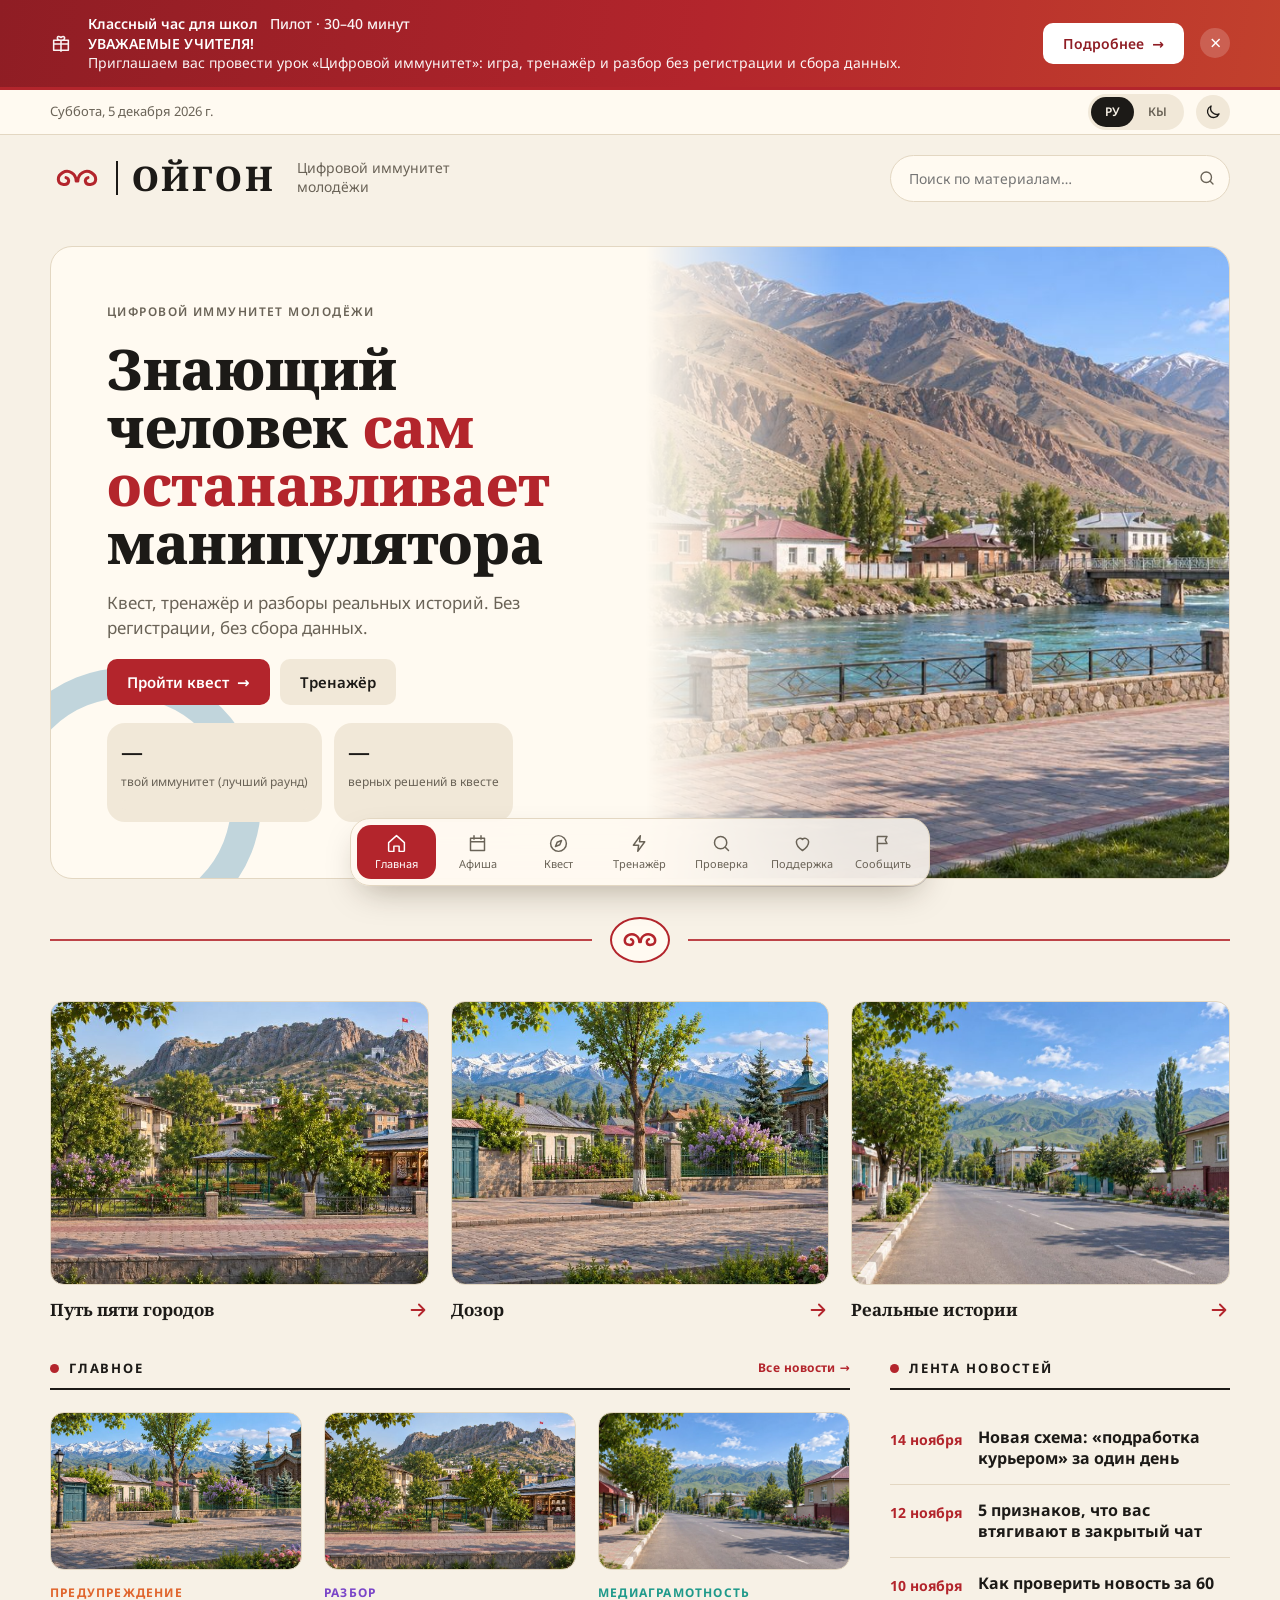
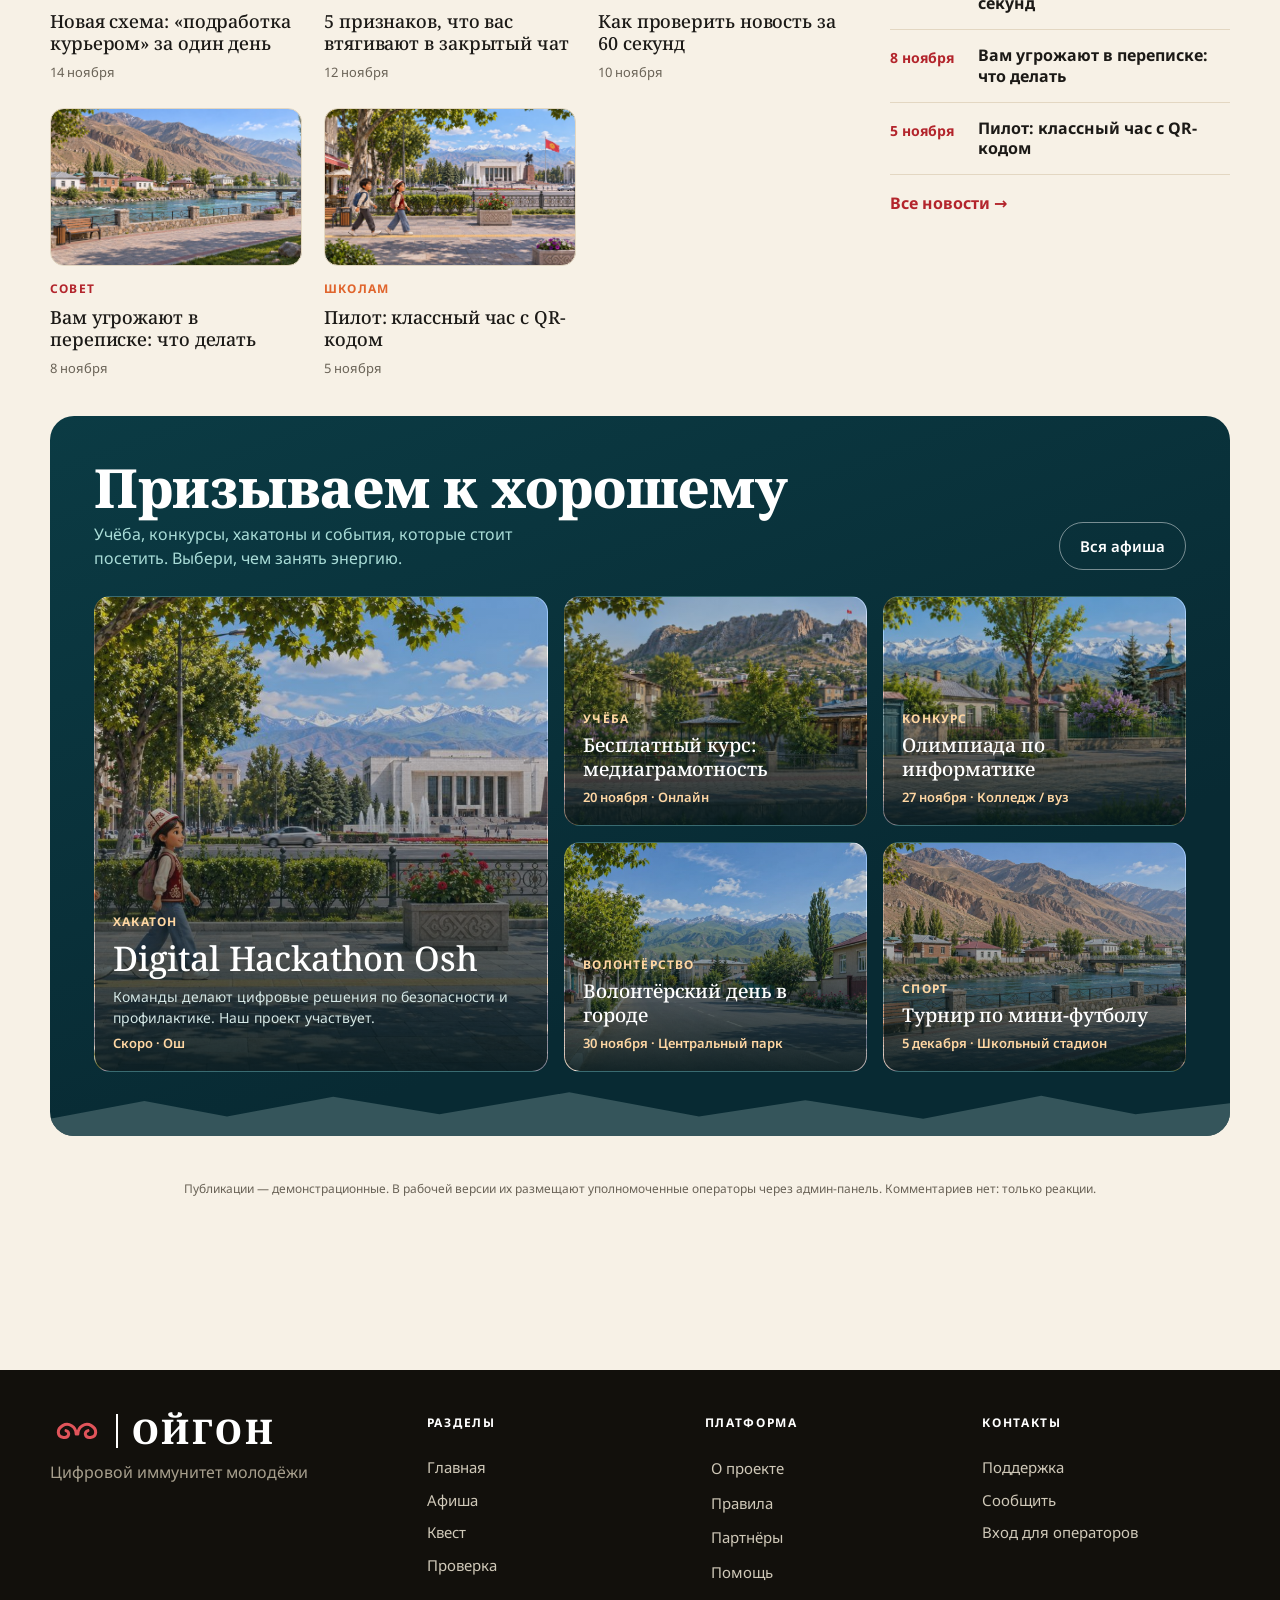
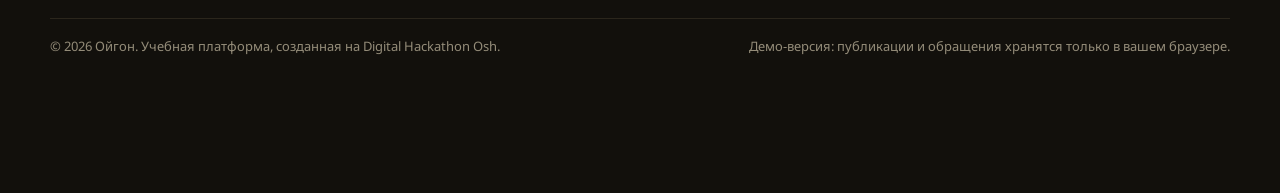
==== commit d55051bd: "Навигация как прежде: плавающая нижняя панель на всех экранах Co-Authored-By: Claude Sonnet 5.5 <nor" ====
--- a/index.html
+++ b/index.html
@@ -8,8 +8,8 @@
 <link rel="preconnect" href="https://fonts.googleapis.com">
 <link rel="preconnect" href="https://fonts.gstatic.com" crossorigin>
 <link href="https://fonts.googleapis.com/css2?family=Noto+Sans:wght@400;500;600;700&family=Noto+Serif:wght@600;700;800&display=swap" rel="stylesheet">
-<link rel="stylesheet" href="style.css?v=17">
-<link rel="stylesheet" href="theme.css?v=17">
+<link rel="stylesheet" href="style.css?v=18">
+<link rel="stylesheet" href="theme.css?v=18">
 <script>try{var t=JSON.parse(localStorage.getItem('ob_theme'));if(t==='dark')document.documentElement.setAttribute('data-theme','dark')}catch(e){}</script>
 </head>
 <body>
@@ -105,12 +105,12 @@
 
 <dialog id="modal"><div class="modal-in"><button class="x" data-act="close" aria-label="Закрыть">×</button><div id="modal-body"></div></div></dialog>
 
-<script src="data.js?v=17"></script>
-<script src="i18n-ky.js?v=17"></script>
-<script src="i18n-ky2.js?v=17"></script>
-<script src="i18n.js?v=17"></script>
-<script src="banner.js?v=17"></script>
-<script src="game.js?v=17"></script>
-<script src="app.js?v=17"></script>
+<script src="data.js?v=18"></script>
+<script src="i18n-ky.js?v=18"></script>
+<script src="i18n-ky2.js?v=18"></script>
+<script src="i18n.js?v=18"></script>
+<script src="banner.js?v=18"></script>
+<script src="game.js?v=18"></script>
+<script src="app.js?v=18"></script>
 </body>
 </html>
--- a/theme.css
+++ b/theme.css
@@ -87,7 +87,6 @@
 .dock{border-radius:20px;background:var(--glass);box-shadow:0 14px 34px -12px rgba(40,25,5,.35)}
 .dock a{border-radius:14px}
 .dock a[aria-current="page"]{background:var(--red);color:#fff}
-@media (min-width:900px){.dock{display:none}}
 @media (max-width:899px){
   .mainnav{display:none}
   .tagline,.search{display:none}
@@ -211,3 +210,8 @@
   .home-wrap{gap:30px}
   .util-in .today{font-size:12px}
 }
+
+/* навигация как в первой версии: плавающая нижняя панель с иконками на всех экранах */
+.mainnav{display:none}
+main{padding-bottom:110px}
+.foot{padding-bottom:110px}
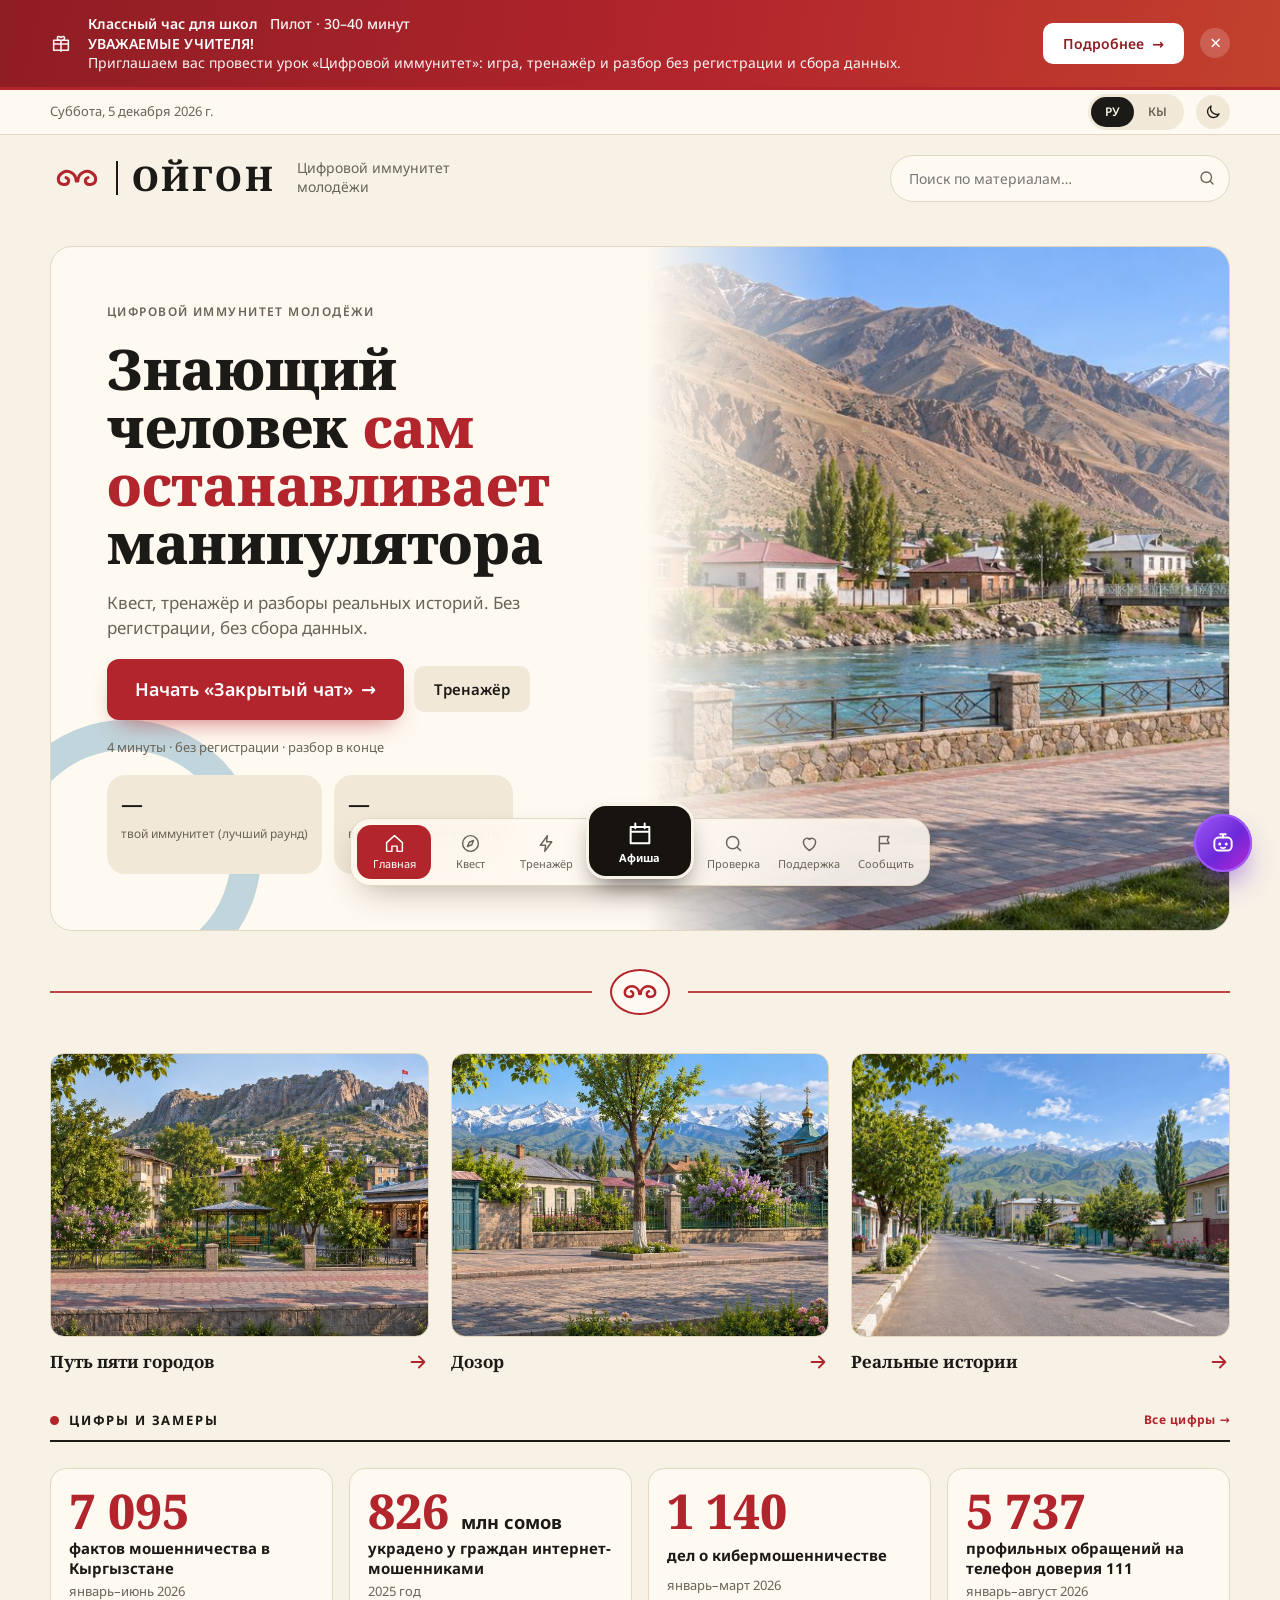
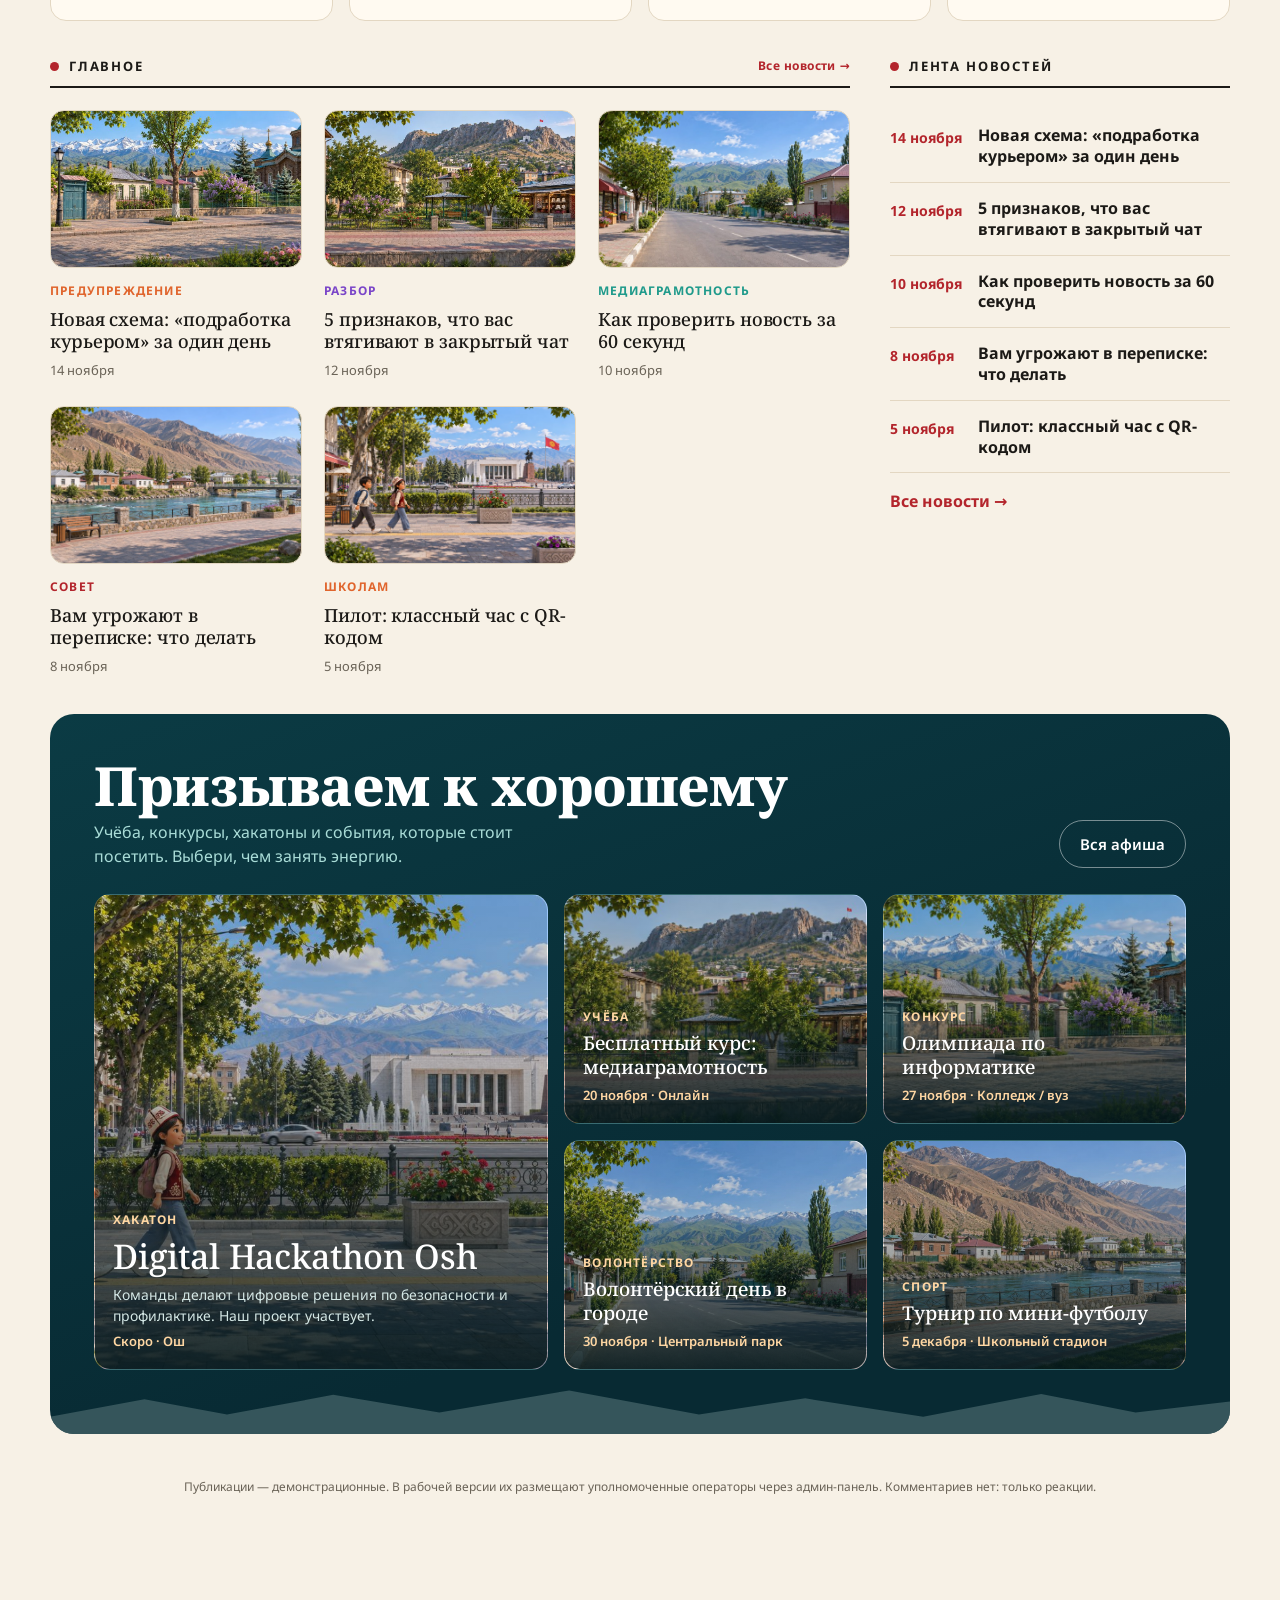
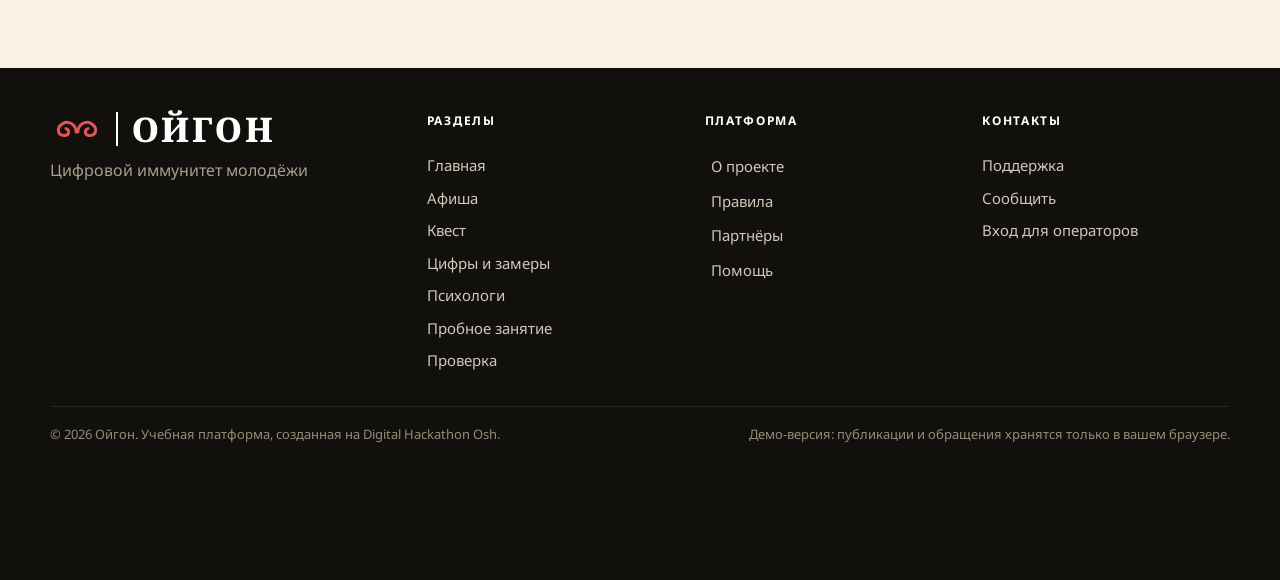
==== commit 37eff152: "Психологи-новички, плавающая кнопка, цифры и замеры, демо-форма, пробное занятие, Афиша по центру Co" ====
--- a/index.html
+++ b/index.html
@@ -8,8 +8,8 @@
 <link rel="preconnect" href="https://fonts.googleapis.com">
 <link rel="preconnect" href="https://fonts.gstatic.com" crossorigin>
 <link href="https://fonts.googleapis.com/css2?family=Noto+Sans:wght@400;500;600;700&family=Noto+Serif:wght@600;700;800&display=swap" rel="stylesheet">
-<link rel="stylesheet" href="style.css?v=18">
-<link rel="stylesheet" href="theme.css?v=18">
+<link rel="stylesheet" href="style.css?v=24">
+<link rel="stylesheet" href="theme.css?v=24">
 <script>try{var t=JSON.parse(localStorage.getItem('ob_theme'));if(t==='dark')document.documentElement.setAttribute('data-theme','dark')}catch(e){}</script>
 </head>
 <body>
@@ -84,7 +84,7 @@
     </div>
     <div class="foot-col">
       <h4>Разделы</h4>
-      <a href="#/home">Главная</a><a href="#/events">Афиша</a><a href="#/quest">Квест</a><a href="#/check">Проверка</a>
+      <a href="#/home">Главная</a><a href="#/events">Афиша</a><a href="#/quest">Квест</a><a href="#/facts">Цифры и замеры</a><a href="#/psychologists">Психологи</a><a href="#/pilot">Пробное занятие</a><a href="#/check">Проверка</a>
     </div>
     <div class="foot-col">
       <h4>Платформа</h4>
@@ -101,16 +101,32 @@
   </div>
 </footer>
 
+<div class="bot" id="bot">
+  <div class="bot-bubble" id="bot-bubble" role="dialog" aria-label="Психологи Ойгона">
+    <button class="bot-x" id="bot-x" aria-label="Закрыть подсказку">×</button>
+    <div class="bot-title"><svg viewBox="0 0 24 24" width="16" height="16" aria-hidden="true"><path d="M12 3l1.8 5.2L19 10l-5.2 1.8L12 17l-1.8-5.2L5 10l5.2-1.8zM19 16l.8 2.2L22 19l-2.2.8L19 22l-.8-2.2L16 19l2.2-.8z" fill="currentColor"/></svg><span>Психологи Ойгона</span></div>
+    <div class="bot-dots" aria-hidden="true"><i></i><i></i><i></i></div>
+    <div class="bot-msg"><p>Привет! Здесь начинающие психологи, которым важна практика. Хочешь узнать, кто они?</p><a class="bot-cta" href="#/psychologists">Открыть список</a></div>
+  </div>
+  <a class="bot-btn" id="bot-btn" href="#/psychologists" aria-label="Психологи">
+    <span class="bot-ring" aria-hidden="true"></span><span class="bot-ring r2" aria-hidden="true"></span>
+    <svg viewBox="0 0 24 24" width="26" height="26" aria-hidden="true"><rect x="4" y="7" width="16" height="12" rx="4" fill="none" stroke="currentColor" stroke-width="1.8"/><path d="M12 7V4M9.5 4h5" stroke="currentColor" stroke-width="1.8" stroke-linecap="round"/><circle cx="9" cy="13" r="1.4" fill="currentColor"/><circle cx="15" cy="13" r="1.4" fill="currentColor"/><path d="M10 16.2c1.2.7 2.8.7 4 0" stroke="currentColor" stroke-width="1.6" stroke-linecap="round" fill="none"/></svg>
+  </a>
+</div>
+
 <nav class="dock" id="dock" aria-label="Разделы"></nav>
 
 <dialog id="modal"><div class="modal-in"><button class="x" data-act="close" aria-label="Закрыть">×</button><div id="modal-body"></div></div></dialog>
 
-<script src="data.js?v=18"></script>
-<script src="i18n-ky.js?v=18"></script>
-<script src="i18n-ky2.js?v=18"></script>
-<script src="i18n.js?v=18"></script>
-<script src="banner.js?v=18"></script>
-<script src="game.js?v=18"></script>
-<script src="app.js?v=18"></script>
+<script src="data.js?v=24"></script>
+<script src="i18n-ky.js?v=24"></script>
+<script src="i18n-ky2.js?v=24"></script>
+<script src="i18n-ky3.js?v=24"></script>
+<script src="i18n-ky4.js?v=24"></script>
+<script src="i18n-ky5.js?v=24"></script>
+<script src="i18n.js?v=24"></script>
+<script src="banner.js?v=24"></script>
+<script src="game.js?v=24"></script>
+<script src="app.js?v=24"></script>
 </body>
 </html>
--- a/theme.css
+++ b/theme.css
@@ -215,3 +215,120 @@
 .mainnav{display:none}
 main{padding-bottom:110px}
 .foot{padding-bottom:110px}
+
+/* заметная кнопка на главной, демо-плашка, сравнение «до и после» */
+.btn.xl{padding:17px 28px;font-size:18px;border-radius:12px;box-shadow:0 12px 24px -12px rgba(179,37,44,.7)}
+.hero-note{font-size:13px;color:var(--mute)}
+.demo-box{background:var(--warnbg);border:1px solid var(--warn);border-left:5px solid var(--warn);border-radius:14px;padding:16px 18px;display:grid;gap:6px;color:var(--ink)}
+.demo-box b{font-family:var(--f-head);font-size:19px}
+.demo-box p{color:var(--ink);opacity:.9}
+.trio2{display:grid;grid-template-columns:1fr 1fr;gap:16px}
+@media (max-width:560px){.trio2{grid-template-columns:1fr}}
+
+/* «Афиша» по центру нижней панели: крупнее и тёмная */
+.dock{grid-template-columns:1fr 1fr 1fr 1.45fr 1fr 1fr 1fr;align-items:end;overflow:visible;padding:6px 6px 6px}
+.dock a.center{background:#17140f;color:#fff;margin-top:-26px;padding:14px 0 10px;border-radius:20px;border:3px solid var(--bg);box-shadow:0 14px 26px -10px rgba(23,20,15,.7);font-weight:700}
+.dock a.center svg{width:28px;height:28px}
+.dock a.center:not([aria-current]):hover{background:#2a2419;color:#fff}
+.dock a.center[aria-current="page"]{background:var(--red);color:#fff}
+:root[data-theme="dark"] .dock a.center{background:#2b343a;border-color:var(--bg)}
+:root[data-theme="dark"] .dock a.center[aria-current="page"]{background:var(--red)}
+@media (max-width:420px){.dock a.center svg{width:25px;height:25px}}
+
+/* ===== плавающая кнопка «Психологи»: фиолетовая, пузырь выезжает через пару секунд ===== */
+.bot{position:fixed;right:16px;bottom:112px;z-index:40;display:flex;flex-direction:column;align-items:flex-end;gap:12px;pointer-events:none}
+.bot>*{pointer-events:auto}
+@media (min-width:900px){.bot{right:28px;bottom:28px}}
+body.no-bot .bot{display:none}
+.bot-btn{position:relative;width:58px;height:58px;border-radius:50%;display:grid;place-items:center;color:#fff;text-decoration:none;
+  background:linear-gradient(135deg,#a05cf7,#6d28d9 55%,#c026d3);box-shadow:0 16px 30px -10px rgba(109,40,217,.75);
+  animation:botIn .7s 1s cubic-bezier(.2,.9,.3,1.4) both,botWiggle 6s 5s ease-in-out infinite}
+.bot-btn:hover{filter:brightness(1.08)}
+.bot-ring{position:absolute;inset:0;border-radius:50%;border:2px solid rgba(160,92,247,.75);animation:botRing 2.4s 1.7s ease-out infinite;pointer-events:none}
+.bot-ring.r2{animation-delay:2.9s}
+@keyframes botRing{0%{transform:scale(1);opacity:.8}100%{transform:scale(1.9);opacity:0}}
+@keyframes botIn{from{transform:scale(0) rotate(-140deg);opacity:0}to{transform:none;opacity:1}}
+@keyframes botWiggle{0%,90%,100%{transform:rotate(0)}93%{transform:rotate(-12deg)}96%{transform:rotate(10deg)}98%{transform:rotate(-5deg)}}
+.bot-bubble{position:relative;width:min(272px,calc(100vw - 44px));background:var(--card);color:var(--ink);border-radius:18px 18px 6px 18px;padding:14px 16px 16px;
+  box-shadow:0 22px 44px -16px rgba(27,31,59,.45),0 0 0 1px var(--line);transform-origin:bottom right;opacity:0;transform:scale(.55) translateY(16px);pointer-events:none;
+  transition:opacity .25s,transform .5s cubic-bezier(.2,.9,.3,1.35)}
+.bot-bubble.show{opacity:1;transform:none;pointer-events:auto}
+.bot-bubble::after{content:"";position:absolute;right:22px;bottom:-9px;width:18px;height:12px;background:var(--card);clip-path:polygon(0 0,100% 0,100% 100%)}
+.bot-title{display:flex;align-items:center;gap:6px;font-weight:700;font-size:14px;color:#7c3aed;padding-right:24px}
+:root[data-theme="dark"] .bot-title{color:#b794f6}
+.bot-x{position:absolute;top:8px;right:8px;width:26px;height:26px;border-radius:50%;color:var(--mute);font-size:18px;line-height:1;display:grid;place-items:center}
+.bot-x:hover{background:var(--soft)}
+.bot-dots{display:flex;gap:5px;padding:10px 0 2px;overflow:hidden}
+.bot-dots i{width:7px;height:7px;border-radius:50%;background:#a78bfa;animation:botDot 1s infinite}
+.bot-dots i:nth-child(2){animation-delay:.15s}.bot-dots i:nth-child(3){animation-delay:.3s}
+@keyframes botDot{0%,60%,100%{transform:translateY(0);opacity:.5}30%{transform:translateY(-5px);opacity:1}}
+.bot-msg{opacity:0;max-height:0;overflow:hidden}
+.bot-msg p{font-size:14px;color:var(--ink);line-height:1.45;margin-top:4px}
+.bot-bubble.show .bot-dots{animation:botHide .01s 1.5s forwards}
+.bot-bubble.show .bot-msg{animation:botShow .45s 1.5s forwards}
+@keyframes botHide{to{opacity:0;height:0;padding:0}}
+@keyframes botShow{from{opacity:0;max-height:0;transform:translateY(6px)}to{opacity:1;max-height:200px;transform:none}}
+.bot-cta{display:inline-block;margin-top:10px;background:#6d28d9;color:#fff;padding:9px 16px;border-radius:999px;font-weight:600;font-size:13px;text-decoration:none}
+.bot-cta:hover{background:#5b21b6}
+@media (prefers-reduced-motion:reduce){.bot-btn,.bot-ring{animation:none!important}.bot-dots{display:none}.bot-msg{opacity:1;max-height:none;animation:none!important}}
+
+/* ===== психологи ===== */
+.psy-grid{display:grid;grid-template-columns:repeat(auto-fill,minmax(300px,1fr));gap:18px}
+.psy{display:grid;gap:12px;cursor:pointer;transition:transform .2s,box-shadow .2s,border-color .2s;align-content:start}
+.psy:hover{transform:translateY(-3px);box-shadow:var(--shadow);border-color:var(--red)}
+.psy-top{display:flex;gap:12px;align-items:center}
+.psy-top .badge{margin-left:auto;flex:none}
+.psy-top h3{font-size:18px}
+.psy-av{width:48px;height:48px;border-radius:50%;display:grid;place-items:center;font-family:var(--f-head);font-weight:700;font-size:20px;color:#fff;flex:none;
+  background:linear-gradient(135deg,hsl(var(--h) 70% 55%),hsl(calc(var(--h) + 40) 65% 38%))}
+.psy-av.big{width:68px;height:68px;font-size:28px}
+.psy-role{font-size:13px;color:var(--mute)}
+.psy p{color:var(--ink);opacity:.88}
+.psy-meta{display:grid;gap:2px;font-size:13px;color:var(--mute)}
+.psy-more{display:inline-flex;gap:6px;align-items:center;color:var(--red);font-weight:700;font-size:14px}
+.psy-more svg{width:18px;height:18px}
+
+/* ===== цифры и замеры ===== */
+.facts{gap:34px}
+.facts section{display:grid;gap:16px;scroll-margin-top:16px}
+.f-nav{position:sticky;top:8px;z-index:20;background:var(--bg);padding:8px 0}
+.fgrid{display:grid;grid-template-columns:repeat(auto-fit,minmax(250px,1fr));gap:16px}
+.fgrid2{display:grid;grid-template-columns:1fr 1fr;gap:16px}
+@media (max-width:760px){.fgrid2{grid-template-columns:1fr}}
+.fcard{display:grid;gap:8px;align-content:start}
+.fstat{display:grid;gap:4px;text-decoration:none;color:inherit}
+.fn{font-family:var(--f-head);font-size:clamp(34px,5vw,48px);line-height:1;color:var(--red);font-weight:800}
+.fn small{font-size:.38em;font-weight:700;color:var(--ink);font-family:var(--f-body)}
+.fl{font-weight:700;font-size:15px;line-height:1.3}
+.fp{font-size:13px;color:var(--mute)}
+.fnote{color:var(--ink);opacity:.88;font-size:14px}
+.f-src{font-size:12px;color:var(--mute)}
+.flink{font-size:13px;font-weight:700;color:var(--red);text-decoration:none}
+.flink:hover{text-decoration:underline}
+.fcmp{display:grid;grid-template-columns:repeat(auto-fit,minmax(280px,1fr));gap:16px}
+.fcmp .card{display:grid;gap:10px;align-content:start}
+.bars{display:grid;gap:8px}
+.brow{display:grid;grid-template-columns:minmax(92px,28%) 1fr auto;gap:10px;align-items:center;font-size:13px}
+.brow .bl{color:var(--mute)}
+.btrack{height:14px;border-radius:8px;background:var(--soft);overflow:hidden}
+.btrack i{display:block;height:100%;border-radius:8px}
+.btrack .b1{background:#c9b99f}
+.btrack .b2{background:var(--red)}
+:root[data-theme="dark"] .btrack .b1{background:#5f6a70}
+.tline{list-style:none;padding:0;display:grid;gap:14px;border-left:3px solid var(--red);margin-left:14px;padding-left:22px}
+.tline li{position:relative;display:grid;gap:8px}
+.tline li::before{content:"";position:absolute;left:-31px;top:20px;width:15px;height:15px;border-radius:50%;background:var(--bg);border:3px solid var(--red)}
+.ty{font-family:var(--f-head);font-weight:800;font-size:26px;color:var(--red)}
+.tline .card{display:grid;gap:8px}
+.fhelp{display:grid;grid-template-columns:repeat(auto-fit,minmax(170px,1fr));gap:12px;margin:10px 0}
+.fh{background:var(--soft);border-radius:12px;padding:12px 14px;display:grid;gap:4px}
+.fh b{font-family:var(--f-head);font-size:22px}
+.fh b.fsm{font-family:var(--f-body);font-size:13px;line-height:1.4}
+.fh span{font-size:13px;color:var(--mute)}
+/* полоса цифр на главной */
+.facts-strip{display:grid;gap:4px}
+.fstrip{display:grid;grid-template-columns:repeat(4,1fr);gap:16px}
+.fstrip .fstat{background:var(--card);border:1px solid var(--line);border-radius:16px;padding:18px;transition:transform .2s,box-shadow .2s,border-color .2s}
+.fstrip .fstat:hover{transform:translateY(-3px);box-shadow:var(--shadow);border-color:var(--red)}
+@media (max-width:980px){.fstrip{grid-template-columns:repeat(2,1fr)}}
+@media (max-width:520px){.fstrip{grid-template-columns:1fr}}
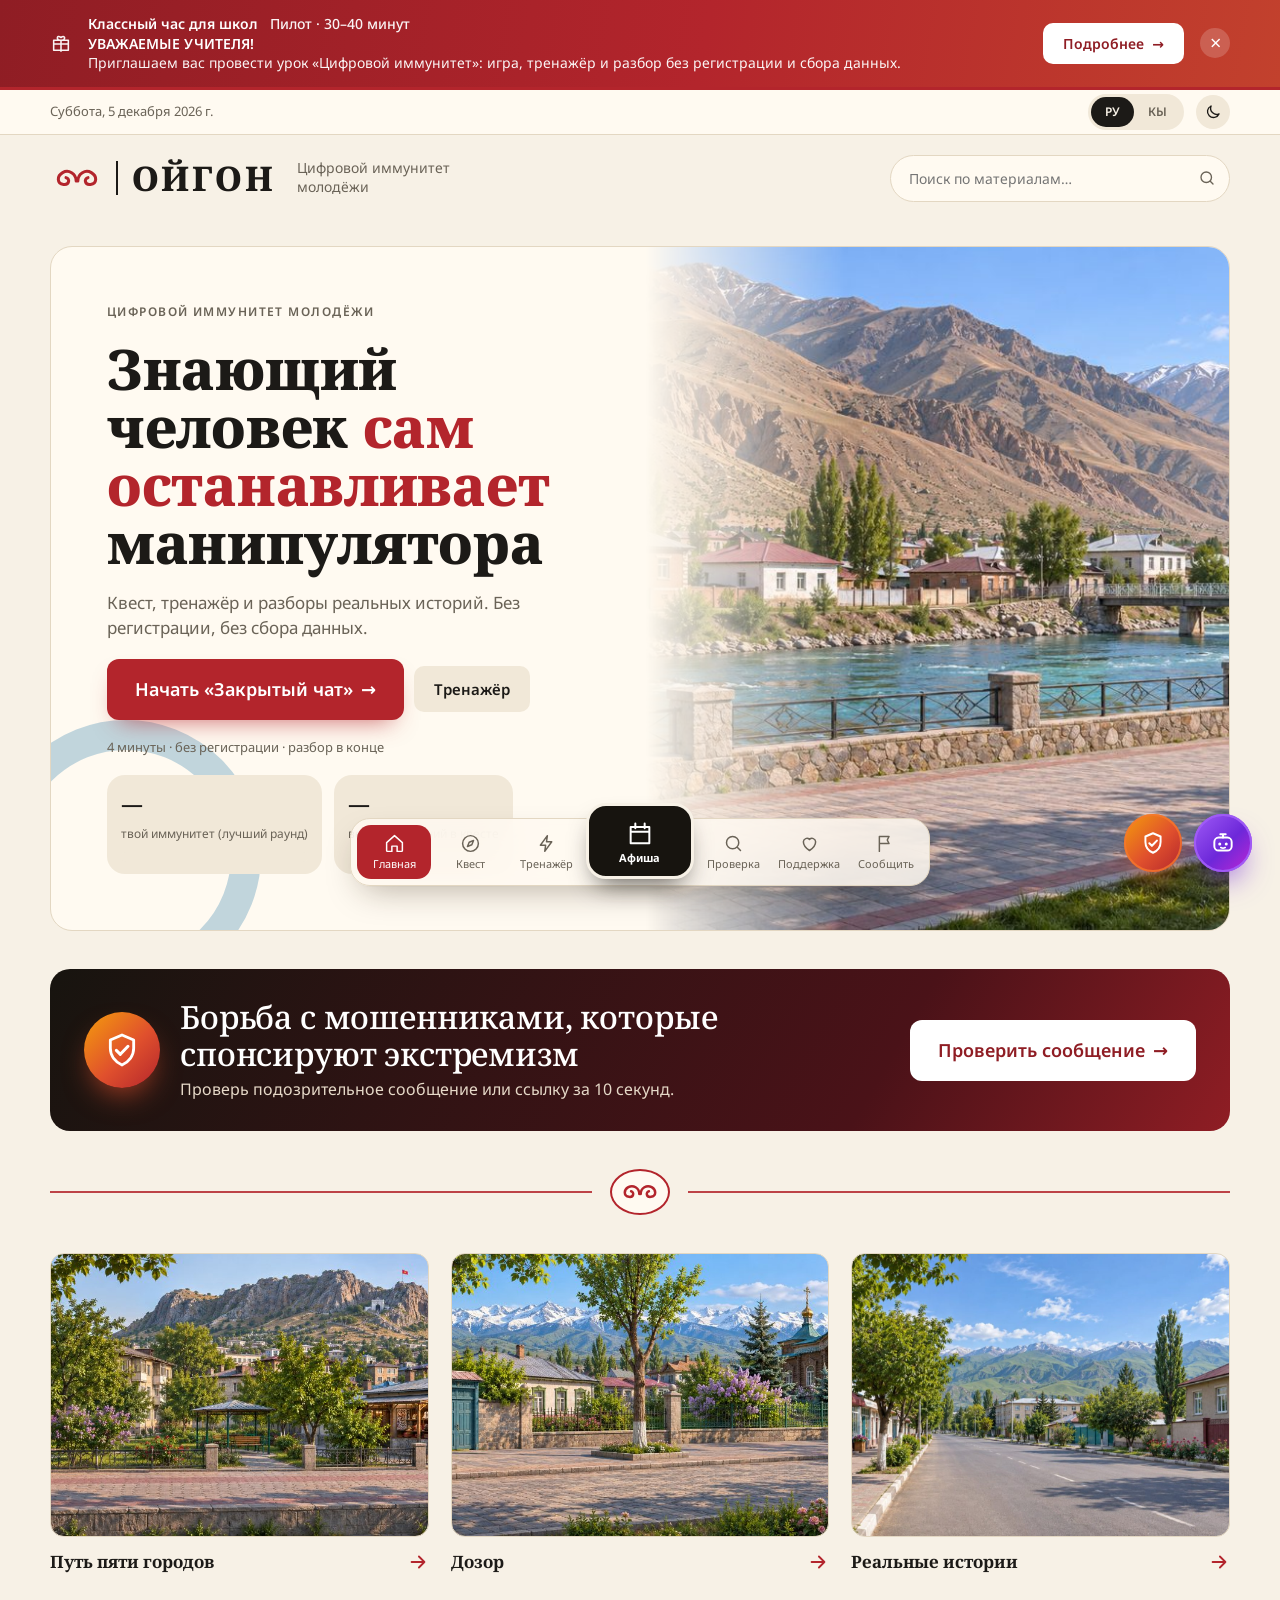
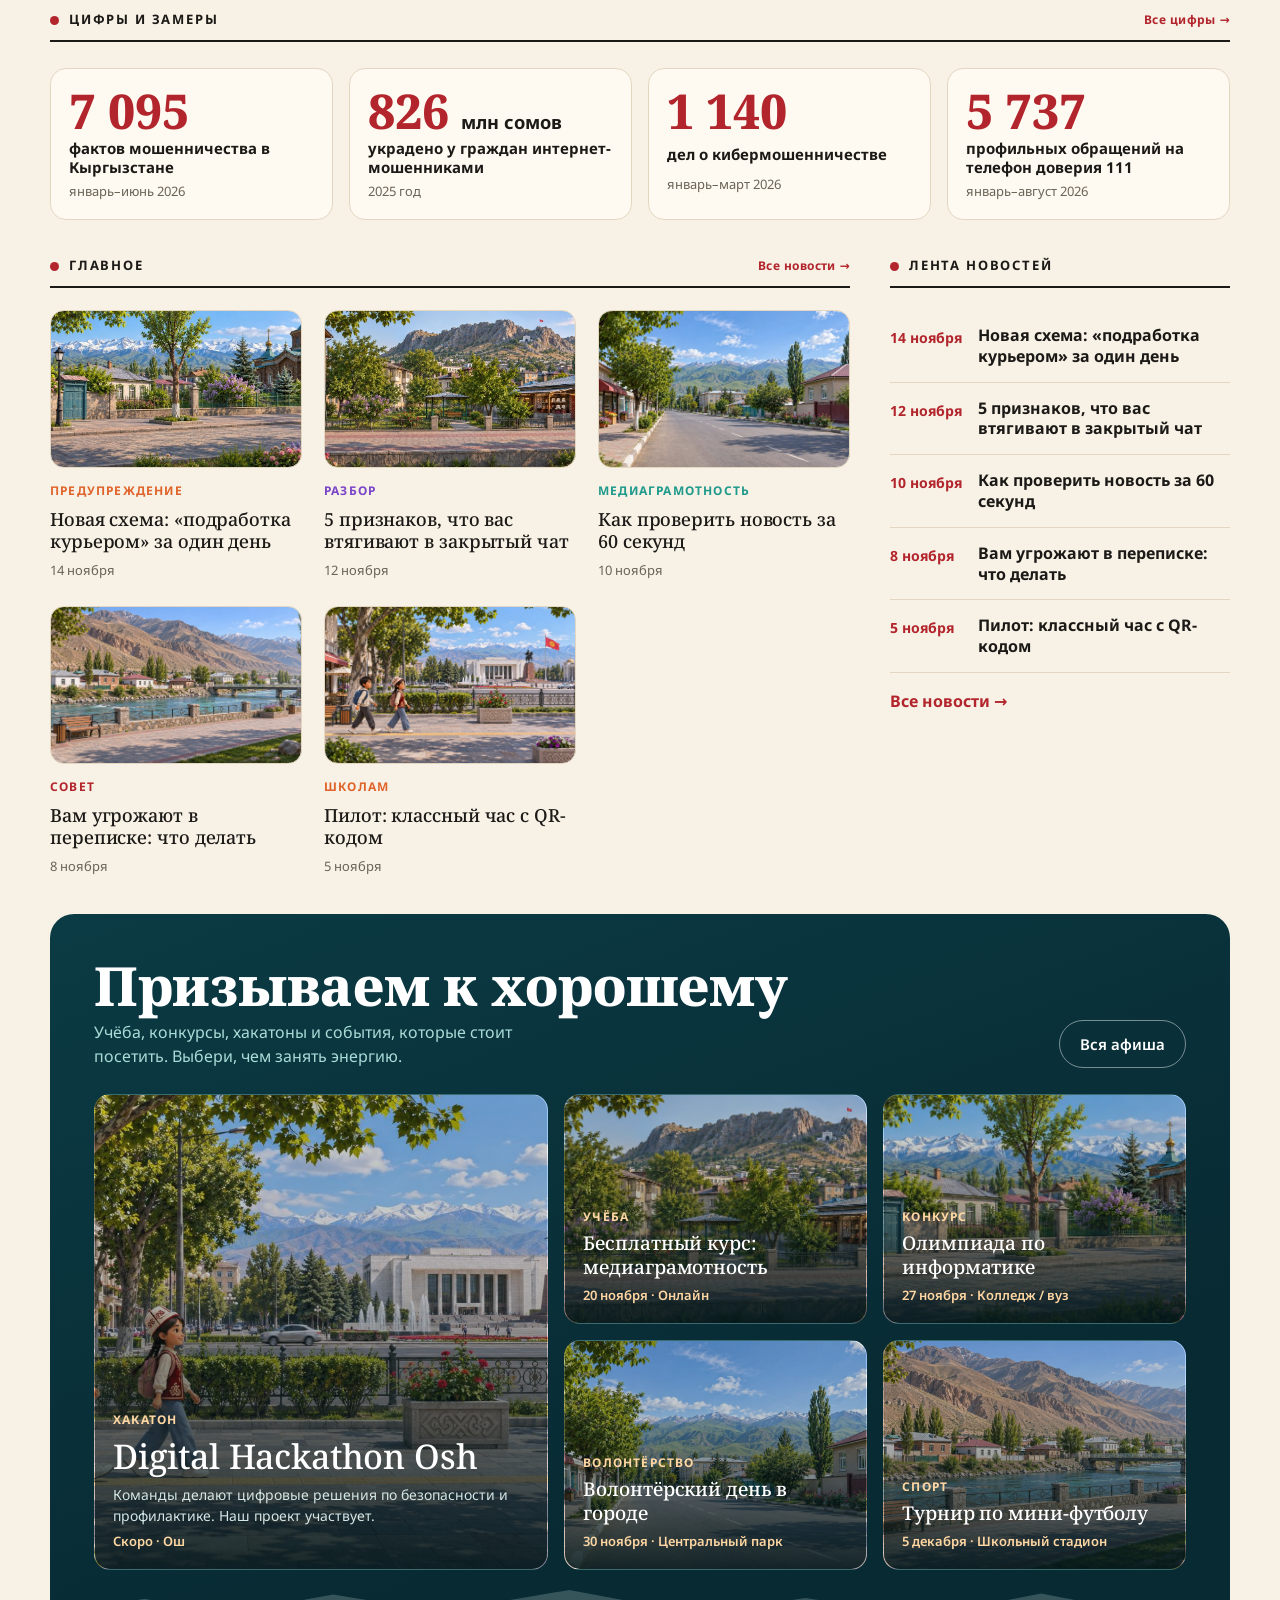
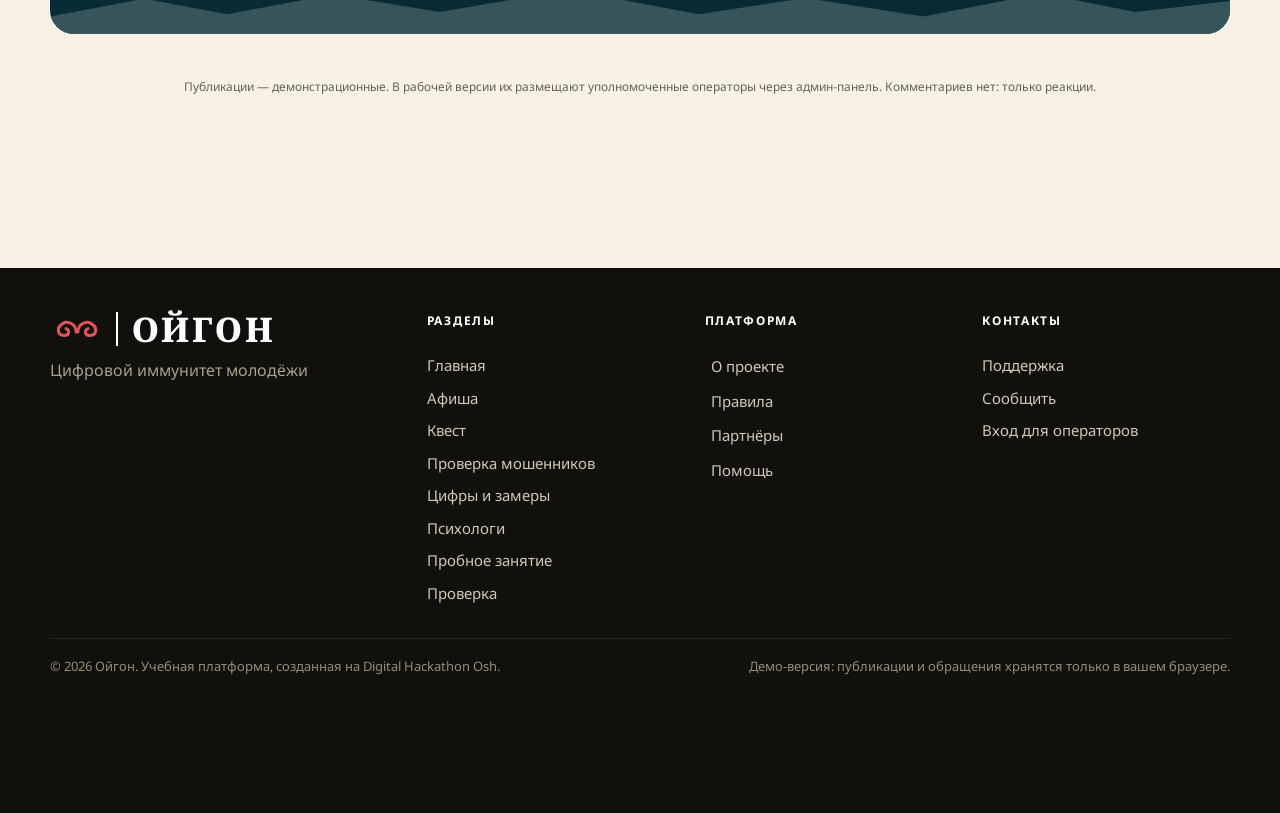
==== commit 187e3b01: "Проверка мошенников (порт ANTI-FRAUD KG), два помощника падают сверху Co-Authored-By: Claude Sonnet " ====
--- a/index.html
+++ b/index.html
@@ -8,8 +8,8 @@
 <link rel="preconnect" href="https://fonts.googleapis.com">
 <link rel="preconnect" href="https://fonts.gstatic.com" crossorigin>
 <link href="https://fonts.googleapis.com/css2?family=Noto+Sans:wght@400;500;600;700&family=Noto+Serif:wght@600;700;800&display=swap" rel="stylesheet">
-<link rel="stylesheet" href="style.css?v=24">
-<link rel="stylesheet" href="theme.css?v=24">
+<link rel="stylesheet" href="style.css?v=25">
+<link rel="stylesheet" href="theme.css?v=25">
 <script>try{var t=JSON.parse(localStorage.getItem('ob_theme'));if(t==='dark')document.documentElement.setAttribute('data-theme','dark')}catch(e){}</script>
 </head>
 <body>
@@ -84,7 +84,7 @@
     </div>
     <div class="foot-col">
       <h4>Разделы</h4>
-      <a href="#/home">Главная</a><a href="#/events">Афиша</a><a href="#/quest">Квест</a><a href="#/facts">Цифры и замеры</a><a href="#/psychologists">Психологи</a><a href="#/pilot">Пробное занятие</a><a href="#/check">Проверка</a>
+      <a href="#/home">Главная</a><a href="#/events">Афиша</a><a href="#/quest">Квест</a><a href="#/antifraud">Проверка мошенников</a><a href="#/facts">Цифры и замеры</a><a href="#/psychologists">Психологи</a><a href="#/pilot">Пробное занятие</a><a href="#/check">Проверка</a>
     </div>
     <div class="foot-col">
       <h4>Платформа</h4>
@@ -102,31 +102,41 @@
 </footer>
 
 <div class="bot" id="bot">
-  <div class="bot-bubble" id="bot-bubble" role="dialog" aria-label="Психологи Ойгона">
+  <div class="bot-bubble" id="bot-bubble" role="dialog" aria-label="Помощники Ойгона">
     <button class="bot-x" id="bot-x" aria-label="Закрыть подсказку">×</button>
-    <div class="bot-title"><svg viewBox="0 0 24 24" width="16" height="16" aria-hidden="true"><path d="M12 3l1.8 5.2L19 10l-5.2 1.8L12 17l-1.8-5.2L5 10l5.2-1.8zM19 16l.8 2.2L22 19l-2.2.8L19 22l-.8-2.2L16 19l2.2-.8z" fill="currentColor"/></svg><span>Психологи Ойгона</span></div>
+    <div class="bot-title"><svg viewBox="0 0 24 24" width="16" height="16" aria-hidden="true"><path d="M12 3l1.8 5.2L19 10l-5.2 1.8L12 17l-1.8-5.2L5 10l5.2-1.8zM19 16l.8 2.2L22 19l-2.2.8L19 22l-.8-2.2L16 19l2.2-.8z" fill="currentColor"/></svg><span>Помощники Ойгона</span></div>
     <div class="bot-dots" aria-hidden="true"><i></i><i></i><i></i></div>
-    <div class="bot-msg"><p>Привет! Здесь начинающие психологи, которым важна практика. Хочешь узнать, кто они?</p><a class="bot-cta" href="#/psychologists">Открыть список</a></div>
+    <div class="bot-msg"><p>Привет! Я помогу проверить подозрительное сообщение или поговорить с психологом-новичком.</p>
+      <div class="bot-ctas"><a class="bot-cta af" href="#/antifraud">Проверка мошенников</a><a class="bot-cta" href="#/psychologists">Психологи</a></div></div>
   </div>
-  <a class="bot-btn" id="bot-btn" href="#/psychologists" aria-label="Психологи">
-    <span class="bot-ring" aria-hidden="true"></span><span class="bot-ring r2" aria-hidden="true"></span>
-    <svg viewBox="0 0 24 24" width="26" height="26" aria-hidden="true"><rect x="4" y="7" width="16" height="12" rx="4" fill="none" stroke="currentColor" stroke-width="1.8"/><path d="M12 7V4M9.5 4h5" stroke="currentColor" stroke-width="1.8" stroke-linecap="round"/><circle cx="9" cy="13" r="1.4" fill="currentColor"/><circle cx="15" cy="13" r="1.4" fill="currentColor"/><path d="M10 16.2c1.2.7 2.8.7 4 0" stroke="currentColor" stroke-width="1.6" stroke-linecap="round" fill="none"/></svg>
-  </a>
+  <div class="bot-row">
+    <a class="bot-btn af" id="af-btn" href="#/antifraud" aria-label="Проверка мошенников">
+      <span class="bot-ring" aria-hidden="true"></span>
+      <svg viewBox="0 0 24 24" width="26" height="26" aria-hidden="true"><path d="M12 3l7 3v5c0 4.5-3 8.2-7 10-4-1.8-7-5.5-7-10V6z" fill="none" stroke="currentColor" stroke-width="1.8" stroke-linejoin="round"/><path d="M8.6 12.2l2.4 2.4 4.6-4.8" fill="none" stroke="currentColor" stroke-width="1.9" stroke-linecap="round" stroke-linejoin="round"/></svg>
+    </a>
+    <a class="bot-btn" id="bot-btn" href="#/psychologists" aria-label="Психологи">
+      <span class="bot-ring" aria-hidden="true"></span><span class="bot-ring r2" aria-hidden="true"></span>
+      <svg viewBox="0 0 24 24" width="26" height="26" aria-hidden="true"><rect x="4" y="7" width="16" height="12" rx="4" fill="none" stroke="currentColor" stroke-width="1.8"/><path d="M12 7V4M9.5 4h5" stroke="currentColor" stroke-width="1.8" stroke-linecap="round"/><circle cx="9" cy="13" r="1.4" fill="currentColor"/><circle cx="15" cy="13" r="1.4" fill="currentColor"/><path d="M10 16.2c1.2.7 2.8.7 4 0" stroke="currentColor" stroke-width="1.6" stroke-linecap="round" fill="none"/></svg>
+    </a>
+  </div>
 </div>
 
 <nav class="dock" id="dock" aria-label="Разделы"></nav>
 
 <dialog id="modal"><div class="modal-in"><button class="x" data-act="close" aria-label="Закрыть">×</button><div id="modal-body"></div></div></dialog>
 
-<script src="data.js?v=24"></script>
-<script src="i18n-ky.js?v=24"></script>
-<script src="i18n-ky2.js?v=24"></script>
-<script src="i18n-ky3.js?v=24"></script>
-<script src="i18n-ky4.js?v=24"></script>
-<script src="i18n-ky5.js?v=24"></script>
-<script src="i18n.js?v=24"></script>
-<script src="banner.js?v=24"></script>
-<script src="game.js?v=24"></script>
-<script src="app.js?v=24"></script>
+<script src="data.js?v=25"></script>
+<script src="antifraud-data.js?v=25"></script>
+<script src="antifraud.js?v=25"></script>
+<script src="i18n-ky.js?v=25"></script>
+<script src="i18n-ky2.js?v=25"></script>
+<script src="i18n-ky3.js?v=25"></script>
+<script src="i18n-ky4.js?v=25"></script>
+<script src="i18n-ky5.js?v=25"></script>
+<script src="i18n-ky6.js?v=25"></script>
+<script src="i18n.js?v=25"></script>
+<script src="banner.js?v=25"></script>
+<script src="game.js?v=25"></script>
+<script src="app.js?v=25"></script>
 </body>
 </html>
--- a/theme.css
+++ b/theme.css
@@ -332,3 +332,61 @@
 .fstrip .fstat:hover{transform:translateY(-3px);box-shadow:var(--shadow);border-color:var(--red)}
 @media (max-width:980px){.fstrip{grid-template-columns:repeat(2,1fr)}}
 @media (max-width:520px){.fstrip{grid-template-columns:1fr}}
+
+/* ===== два помощника падают сверху ===== */
+.bot-row{display:flex;gap:12px;align-items:flex-end}
+.bot-btn{animation:botDrop 1.3s 1.2s both,botWiggle 6s 6.5s ease-in-out infinite}
+.bot-btn.af{background:linear-gradient(135deg,#f59e0b,#e0502d 55%,#b3252c);box-shadow:0 16px 30px -10px rgba(224,80,45,.75);animation:botDrop 1.3s .7s both,botWiggle 6s 6s ease-in-out infinite}
+.bot-btn.af .bot-ring{border-color:rgba(245,120,45,.8)}
+@keyframes botDrop{
+  0%{transform:translateY(calc(-100vh - 90px)) rotate(-25deg);animation-timing-function:cubic-bezier(.5,0,.9,.6)}
+  52%{transform:translateY(0) rotate(0);animation-timing-function:ease-out}
+  66%{transform:translateY(-34px) rotate(4deg);animation-timing-function:ease-in}
+  78%{transform:translateY(0) rotate(0);animation-timing-function:ease-out}
+  88%{transform:translateY(-12px);animation-timing-function:ease-in}
+  100%{transform:translateY(0)}
+}
+.bot-ctas{display:flex;gap:8px;flex-wrap:wrap}
+.bot-cta.af{background:#e0502d}
+.bot-cta.af:hover{background:#b3252c}
+@media (prefers-reduced-motion:reduce){.bot-btn{animation:none!important}}
+
+/* ===== проверка мошенников ===== */
+.af{gap:26px}
+.af-hero{display:flex;gap:22px;align-items:center;background:linear-gradient(120deg,#17140f,#4a1218 70%,#8f1d24);color:#fff;border-radius:22px;padding:clamp(22px,4vw,44px)}
+.af-hero h1{color:#fff;font-size:clamp(26px,4.4vw,44px);line-height:1.1;margin:6px 0 10px}
+.af-hero p{color:#e6d9c8;max-width:62ch}
+.af-hero .eyebrow{color:#f5b37a}
+.af-shield{flex:none;width:76px;height:76px;border-radius:50%;display:grid;place-items:center;color:#fff;background:linear-gradient(135deg,#f59e0b,#e0502d 55%,#b3252c);box-shadow:0 14px 30px -10px rgba(224,80,45,.8)}
+@media (max-width:640px){.af-hero{flex-direction:column;align-items:flex-start}}
+.af-steps{display:grid;grid-template-columns:repeat(auto-fit,minmax(240px,1fr));gap:16px}
+.af-steps .card{display:grid;gap:8px;align-content:start}
+.af-n{width:34px;height:34px;border-radius:50%;background:var(--red);color:#fff;display:grid;place-items:center;font-weight:700}
+.af-box{display:grid;gap:14px}
+.af-box textarea{min-height:130px}
+.af-ex{display:grid;gap:8px}
+.af-res{display:grid;gap:14px;border-left:6px solid var(--mute)}
+.af-res.st-safe{border-left-color:var(--ok)}.af-res.st-suspicious{border-left-color:var(--warn)}.af-res.st-dangerous{border-left-color:var(--red)}
+.af-top{display:flex;gap:18px;align-items:center}
+.af-top>div:last-child{flex:1}
+.af-score{display:grid;justify-items:center;line-height:1}
+.af-score b{font-family:var(--f-head);font-size:56px;font-weight:800}
+.af-score span{font-size:12px;color:var(--mute)}
+.st-safe .af-score b{color:var(--ok)}.st-suspicious .af-score b{color:var(--warn)}.st-dangerous .af-score b{color:var(--red)}
+.af-meter{margin-top:8px}
+.st-safe .af-meter i{background:var(--ok)}.st-suspicious .af-meter i{background:var(--warn)}.st-dangerous .af-meter i{background:var(--red)}
+.af-adv{color:var(--ink);font-size:16px}
+.af-sig{list-style:none;padding:0;display:grid;gap:8px}
+.af-sig li{display:grid;grid-template-columns:auto 1fr;gap:10px;align-items:start;padding:10px 12px;border-radius:12px;background:var(--soft);font-size:14px}
+.af-chip{font-size:11px;font-weight:700;padding:3px 8px;border-radius:6px;background:var(--line);color:var(--ink);white-space:nowrap}
+.sv-high .af-chip{background:var(--badbg);color:var(--bad)}.sv-medium .af-chip{background:var(--warnbg);color:var(--warn)}.sv-good .af-chip{background:var(--okbg);color:var(--ok)}
+.af-sig code{font-size:12px;background:var(--card);padding:1px 6px;border-radius:6px;word-break:break-all}
+.af-scheme{background:var(--soft);border-radius:14px;padding:16px;display:grid;gap:8px}
+.af-facts{display:grid;gap:10px}
+/* промо-блок на главной */
+.af-promo{display:flex;gap:20px;align-items:center;background:linear-gradient(120deg,#17140f,#4a1218 70%,#8f1d24);color:#fff;border-radius:20px;padding:clamp(18px,3vw,30px) clamp(18px,3vw,34px);flex-wrap:wrap}
+.af-promo-t{flex:1;min-width:240px}
+.af-promo h2{color:#fff;font-size:clamp(22px,3vw,32px);line-height:1.15}
+.af-promo p{color:#e6d9c8;margin-top:4px}
+.af-promo .btn{background:#fff;color:#8f1d24;box-shadow:none}
+.af-promo .btn:hover{background:#ffe9d2}
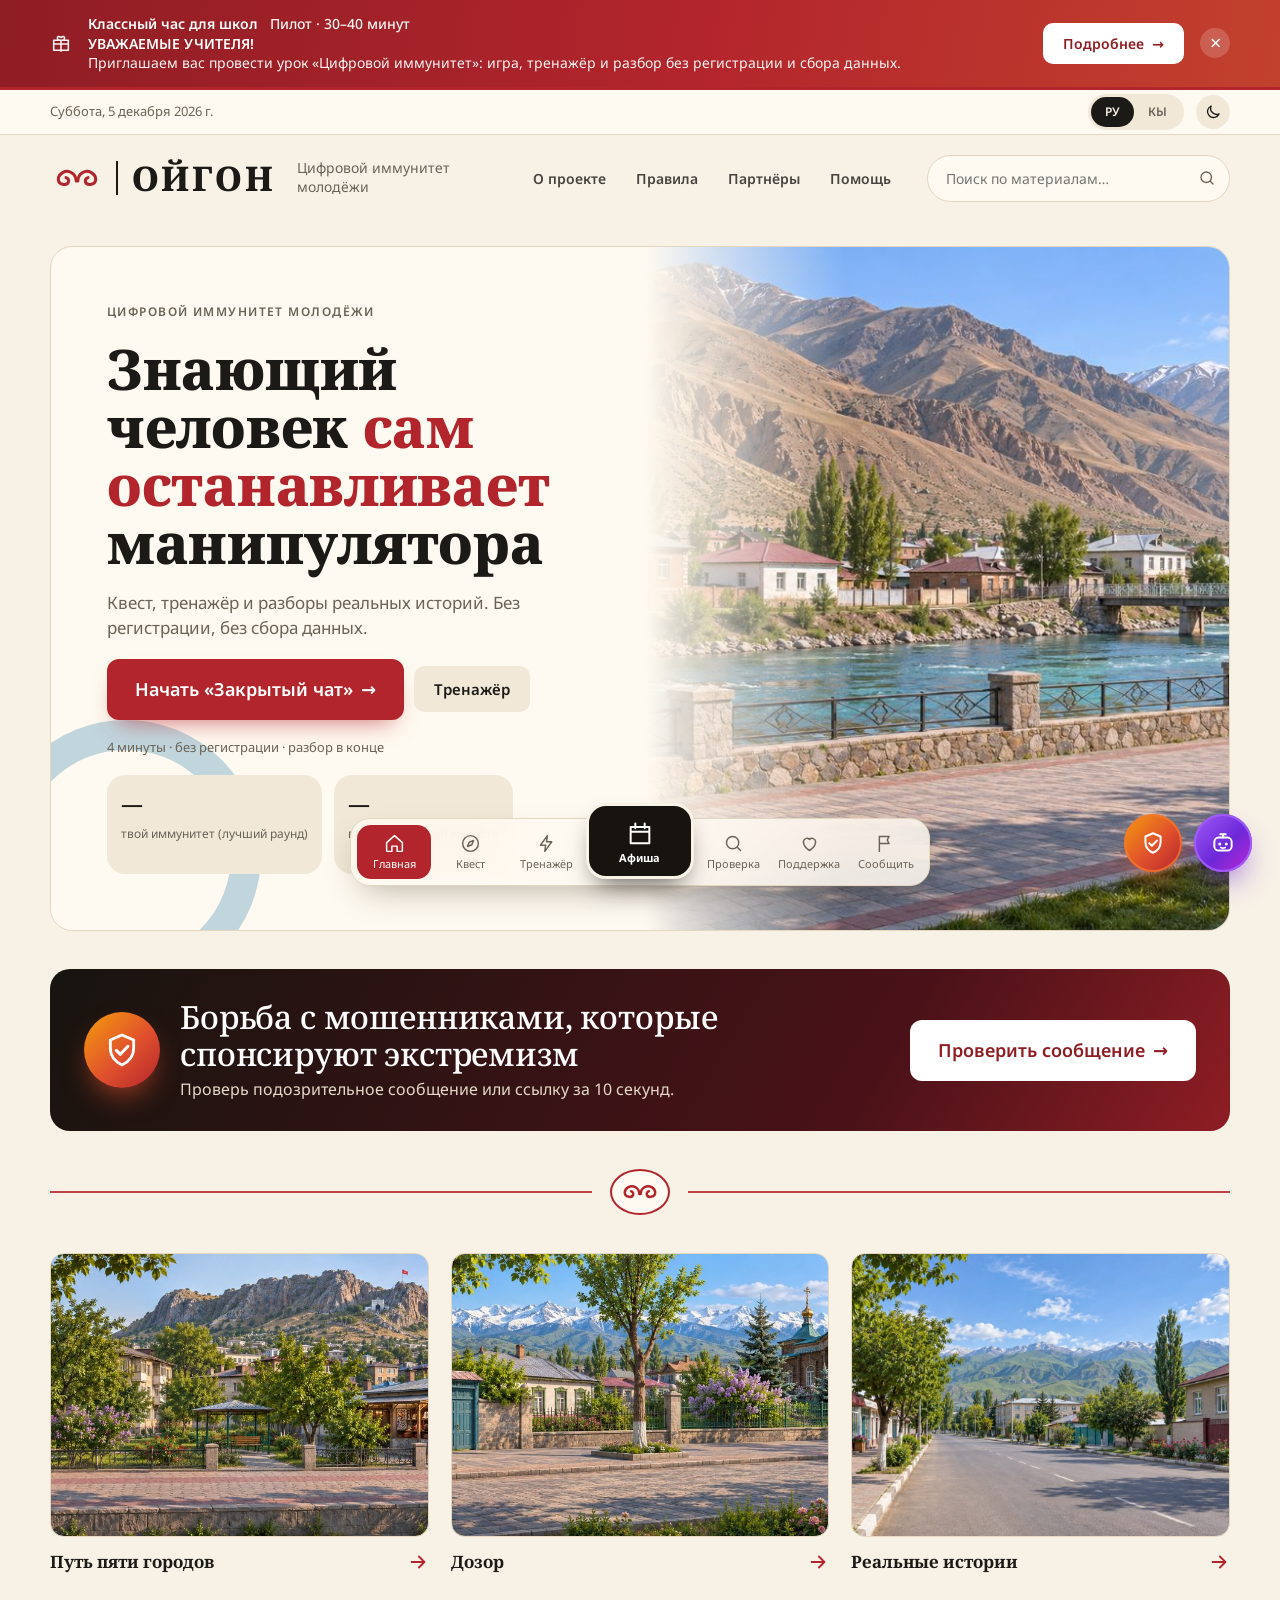
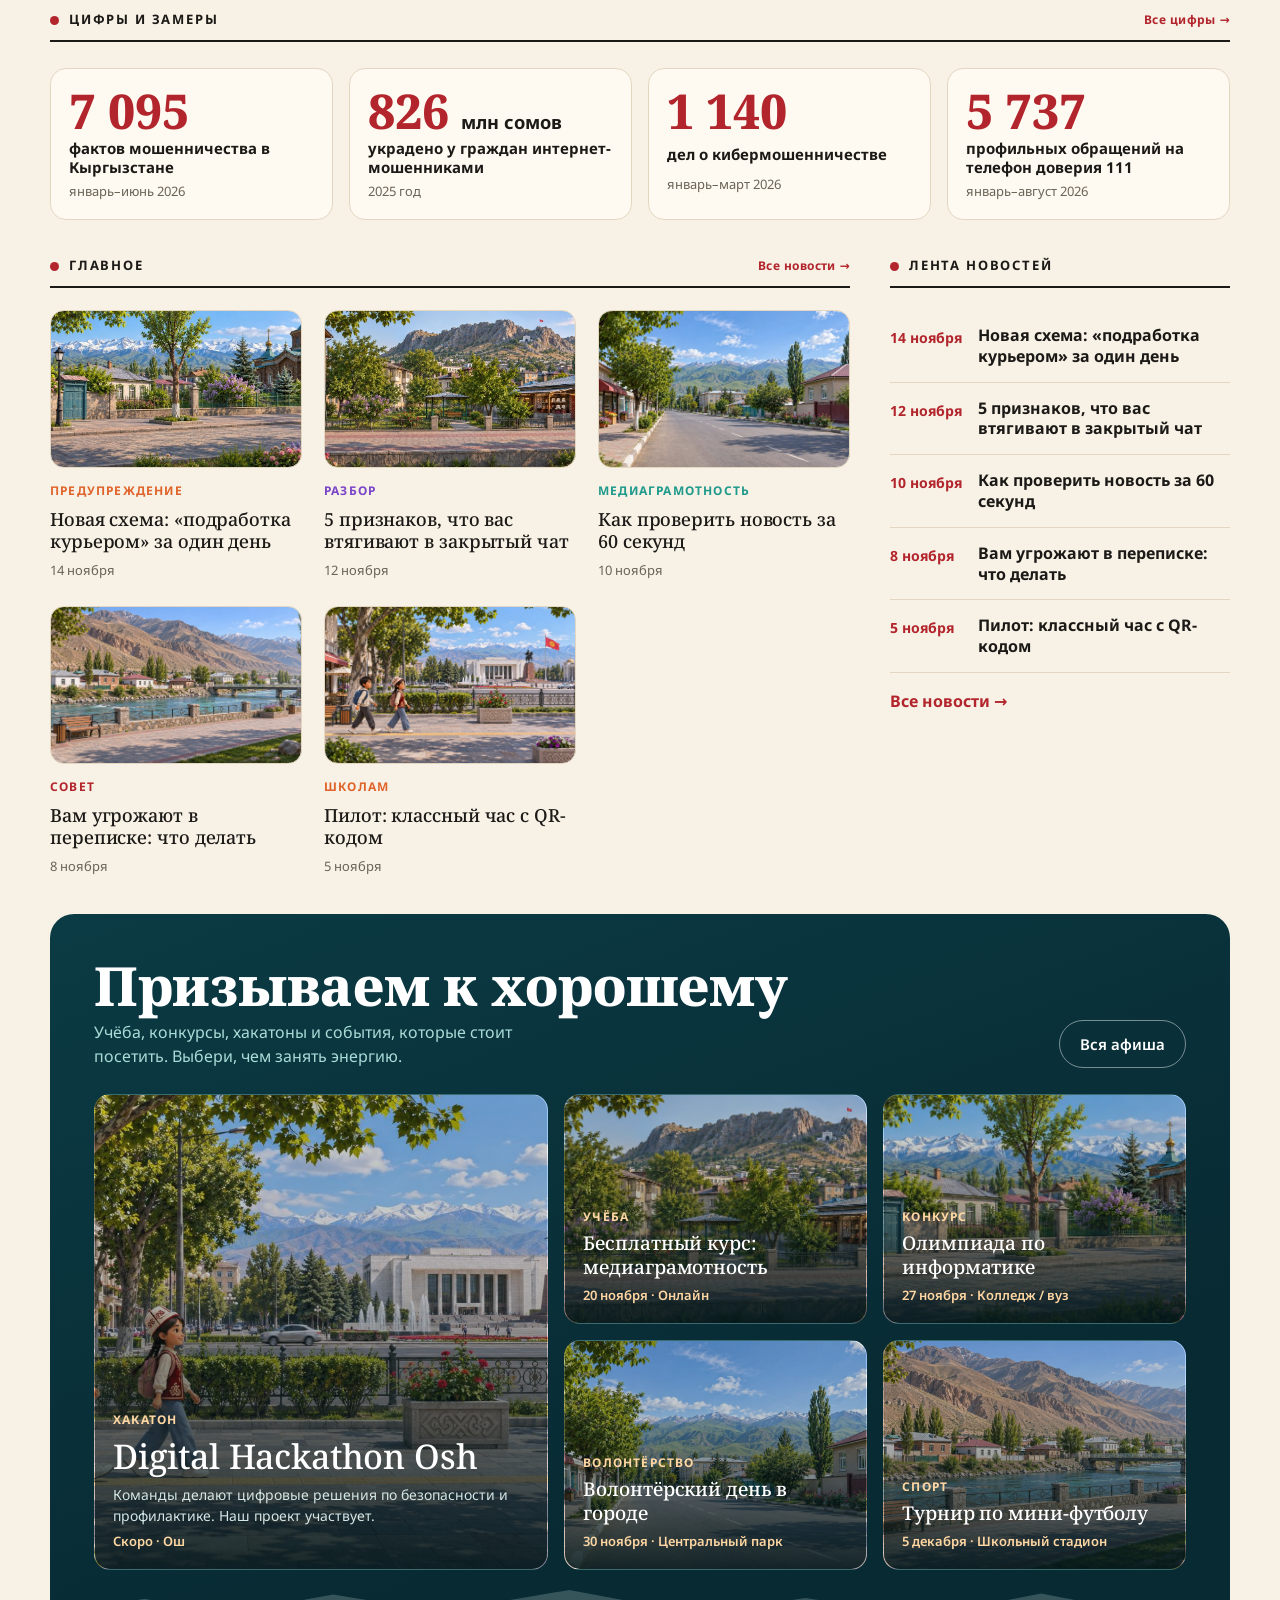
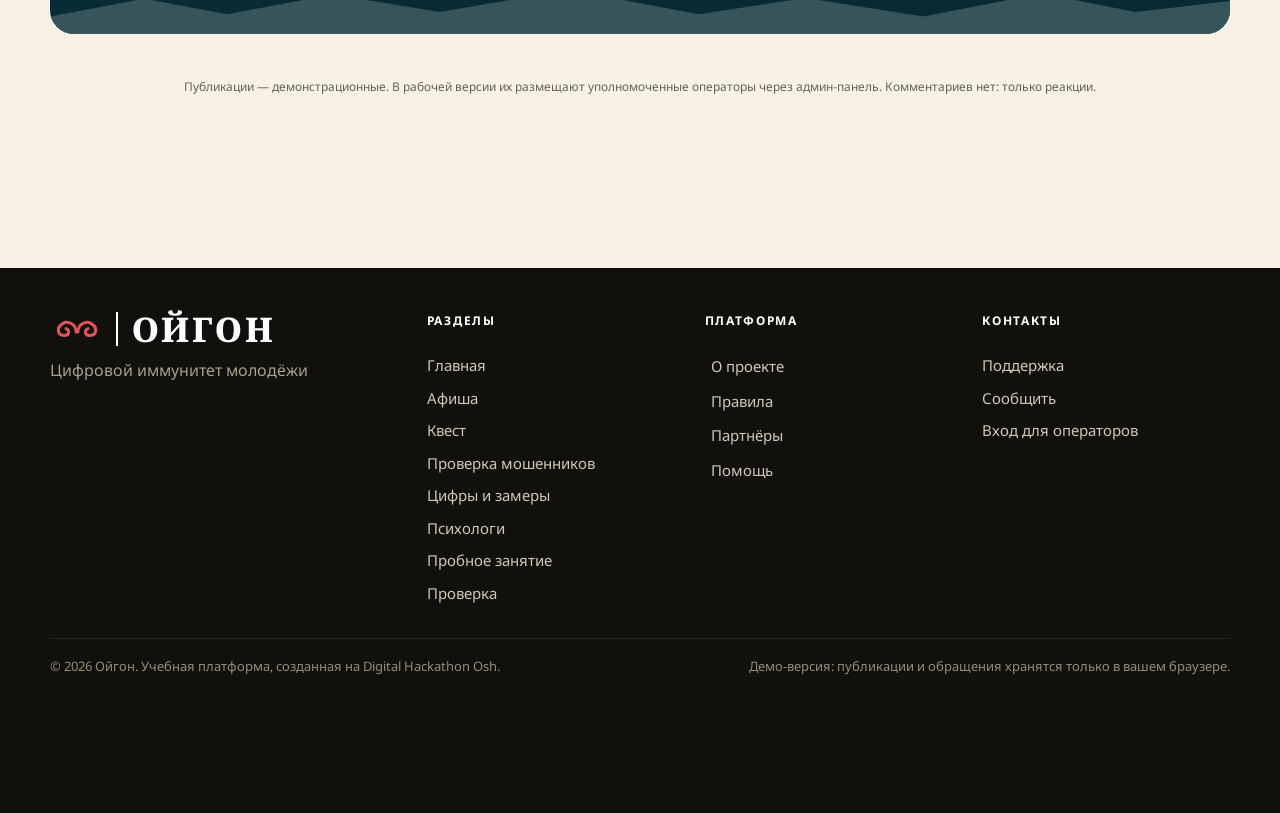
==== commit 7e92bad3: "Верхнее меню: О проекте, Правила, Партнёры, Помощь возвращены в шапку Co-Authored-By: Claude Sonnet " ====
--- a/index.html
+++ b/index.html
@@ -8,8 +8,8 @@
 <link rel="preconnect" href="https://fonts.googleapis.com">
 <link rel="preconnect" href="https://fonts.gstatic.com" crossorigin>
 <link href="https://fonts.googleapis.com/css2?family=Noto+Sans:wght@400;500;600;700&family=Noto+Serif:wght@600;700;800&display=swap" rel="stylesheet">
-<link rel="stylesheet" href="style.css?v=25">
-<link rel="stylesheet" href="theme.css?v=25">
+<link rel="stylesheet" href="style.css?v=26">
+<link rel="stylesheet" href="theme.css?v=26">
 <script>try{var t=JSON.parse(localStorage.getItem('ob_theme'));if(t==='dark')document.documentElement.setAttribute('data-theme','dark')}catch(e){}</script>
 </head>
 <body>
@@ -53,6 +53,12 @@
       <span class="logo-t">ОЙГОН</span>
     </a>
     <span class="tagline" data-i18n="tagline">Цифровой иммунитет молодёжи</span>
+    <nav class="topnav" aria-label="О платформе">
+      <button data-act="info" data-k="about" data-i18n="about">О проекте</button>
+      <button data-act="info" data-k="rules" data-i18n="rules">Правила</button>
+      <button data-act="info" data-k="partners" data-i18n="partners">Партнёры</button>
+      <button data-act="info" data-k="help" data-i18n="help">Помощь</button>
+    </nav>
     <form class="search" id="search" role="search">
       <input id="q" type="search" placeholder="Поиск по материалам…" aria-label="Поиск" autocomplete="off">
       <button type="submit" aria-label="Найти"><svg viewBox="0 0 24 24" width="18" height="18" aria-hidden="true"><path d="M11 4a7 7 0 1 0 0 14 7 7 0 0 0 0-14zM20 20l-4-4" fill="none" stroke="currentColor" stroke-width="1.8" stroke-linecap="round"/></svg></button>
@@ -125,18 +131,18 @@
 
 <dialog id="modal"><div class="modal-in"><button class="x" data-act="close" aria-label="Закрыть">×</button><div id="modal-body"></div></div></dialog>
 
-<script src="data.js?v=25"></script>
-<script src="antifraud-data.js?v=25"></script>
-<script src="antifraud.js?v=25"></script>
-<script src="i18n-ky.js?v=25"></script>
-<script src="i18n-ky2.js?v=25"></script>
-<script src="i18n-ky3.js?v=25"></script>
-<script src="i18n-ky4.js?v=25"></script>
-<script src="i18n-ky5.js?v=25"></script>
-<script src="i18n-ky6.js?v=25"></script>
-<script src="i18n.js?v=25"></script>
-<script src="banner.js?v=25"></script>
-<script src="game.js?v=25"></script>
-<script src="app.js?v=25"></script>
+<script src="data.js?v=26"></script>
+<script src="antifraud-data.js?v=26"></script>
+<script src="antifraud.js?v=26"></script>
+<script src="i18n-ky.js?v=26"></script>
+<script src="i18n-ky2.js?v=26"></script>
+<script src="i18n-ky3.js?v=26"></script>
+<script src="i18n-ky4.js?v=26"></script>
+<script src="i18n-ky5.js?v=26"></script>
+<script src="i18n-ky6.js?v=26"></script>
+<script src="i18n.js?v=26"></script>
+<script src="banner.js?v=26"></script>
+<script src="game.js?v=26"></script>
+<script src="app.js?v=26"></script>
 </body>
 </html>
--- a/theme.css
+++ b/theme.css
@@ -390,3 +390,10 @@
 .af-promo p{color:#e6d9c8;margin-top:4px}
 .af-promo .btn{background:#fff;color:#8f1d24;box-shadow:none}
 .af-promo .btn:hover{background:#ffe9d2}
+
+/* верхнее меню: О проекте, Правила, Партнёры, Помощь */
+.topnav{display:flex;gap:2px;margin-left:8px}
+.topnav button{padding:9px 14px;border-radius:999px;font-size:14px;font-weight:600;color:var(--ink);opacity:.8;white-space:nowrap}
+.topnav button:hover{background:var(--soft);opacity:1;color:var(--red)}
+@media (max-width:1180px){.tagline{display:none}}
+@media (max-width:899px){.topnav{display:none}}
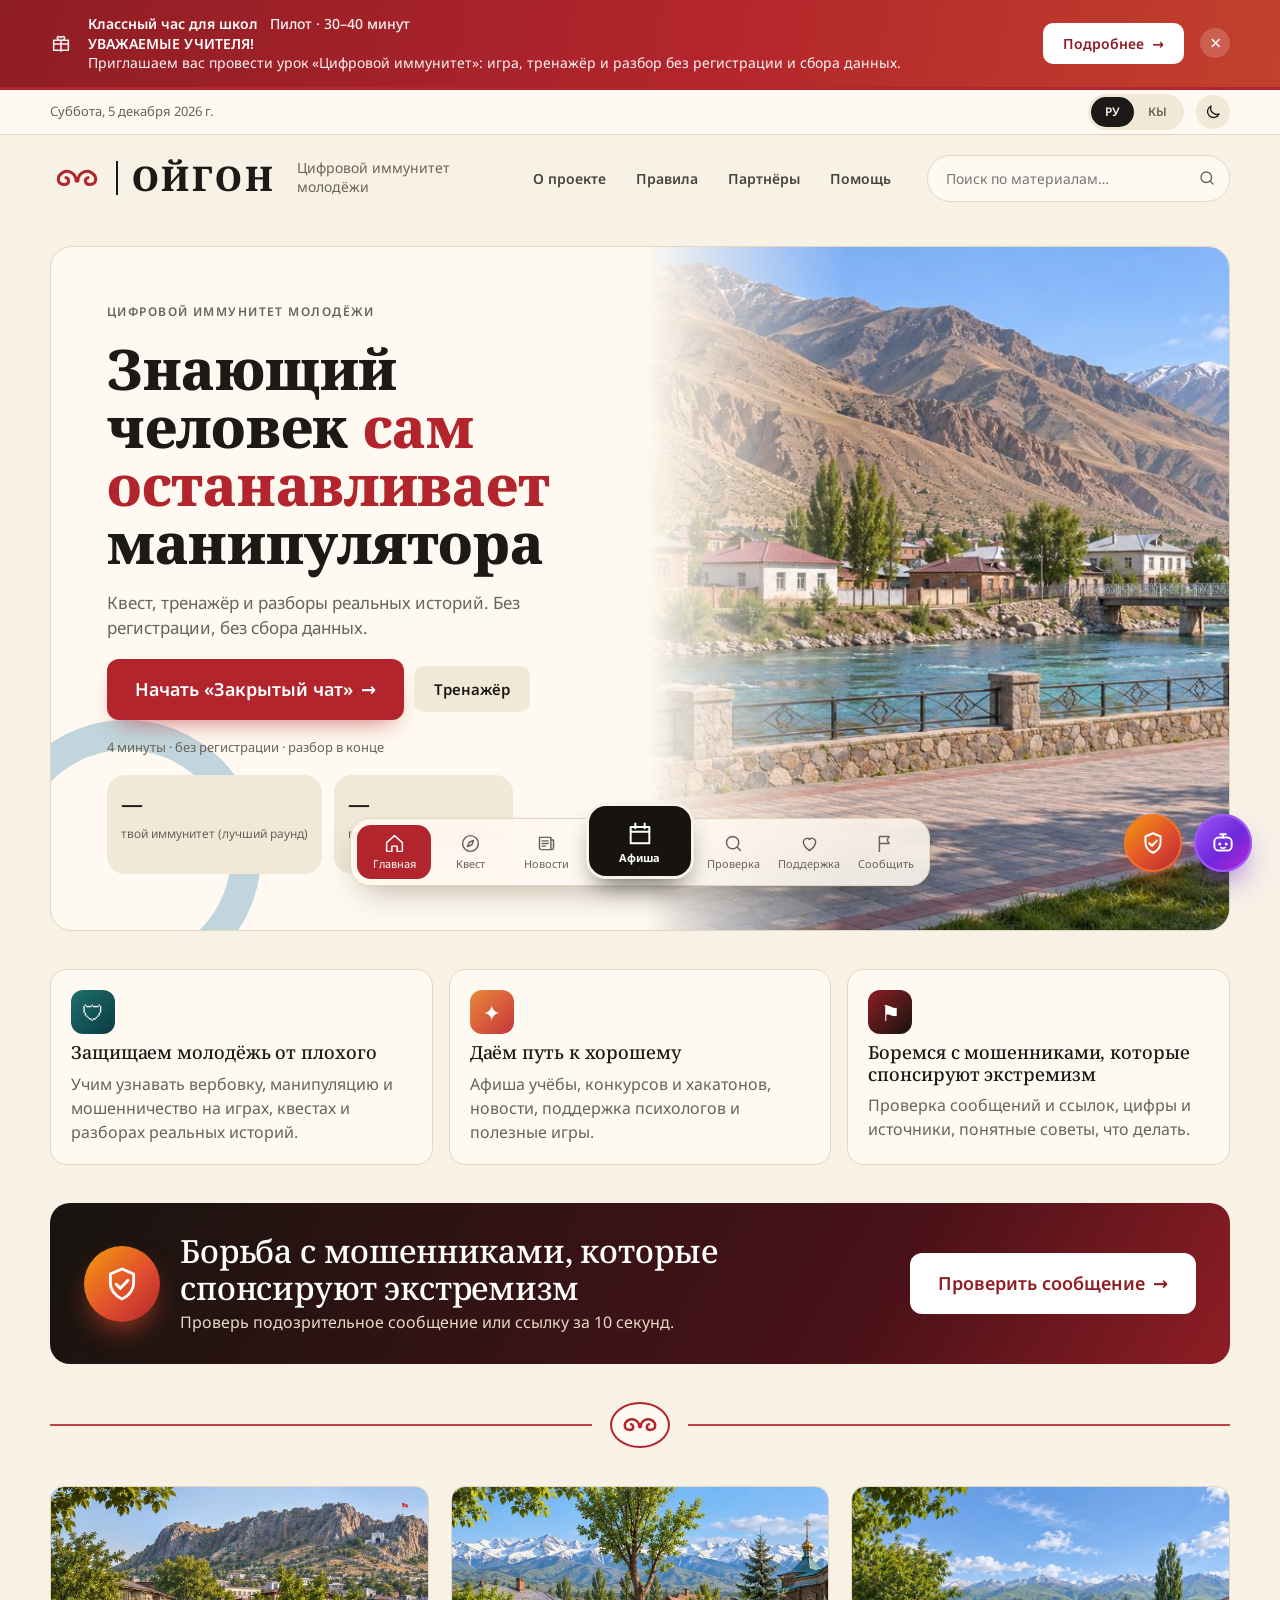
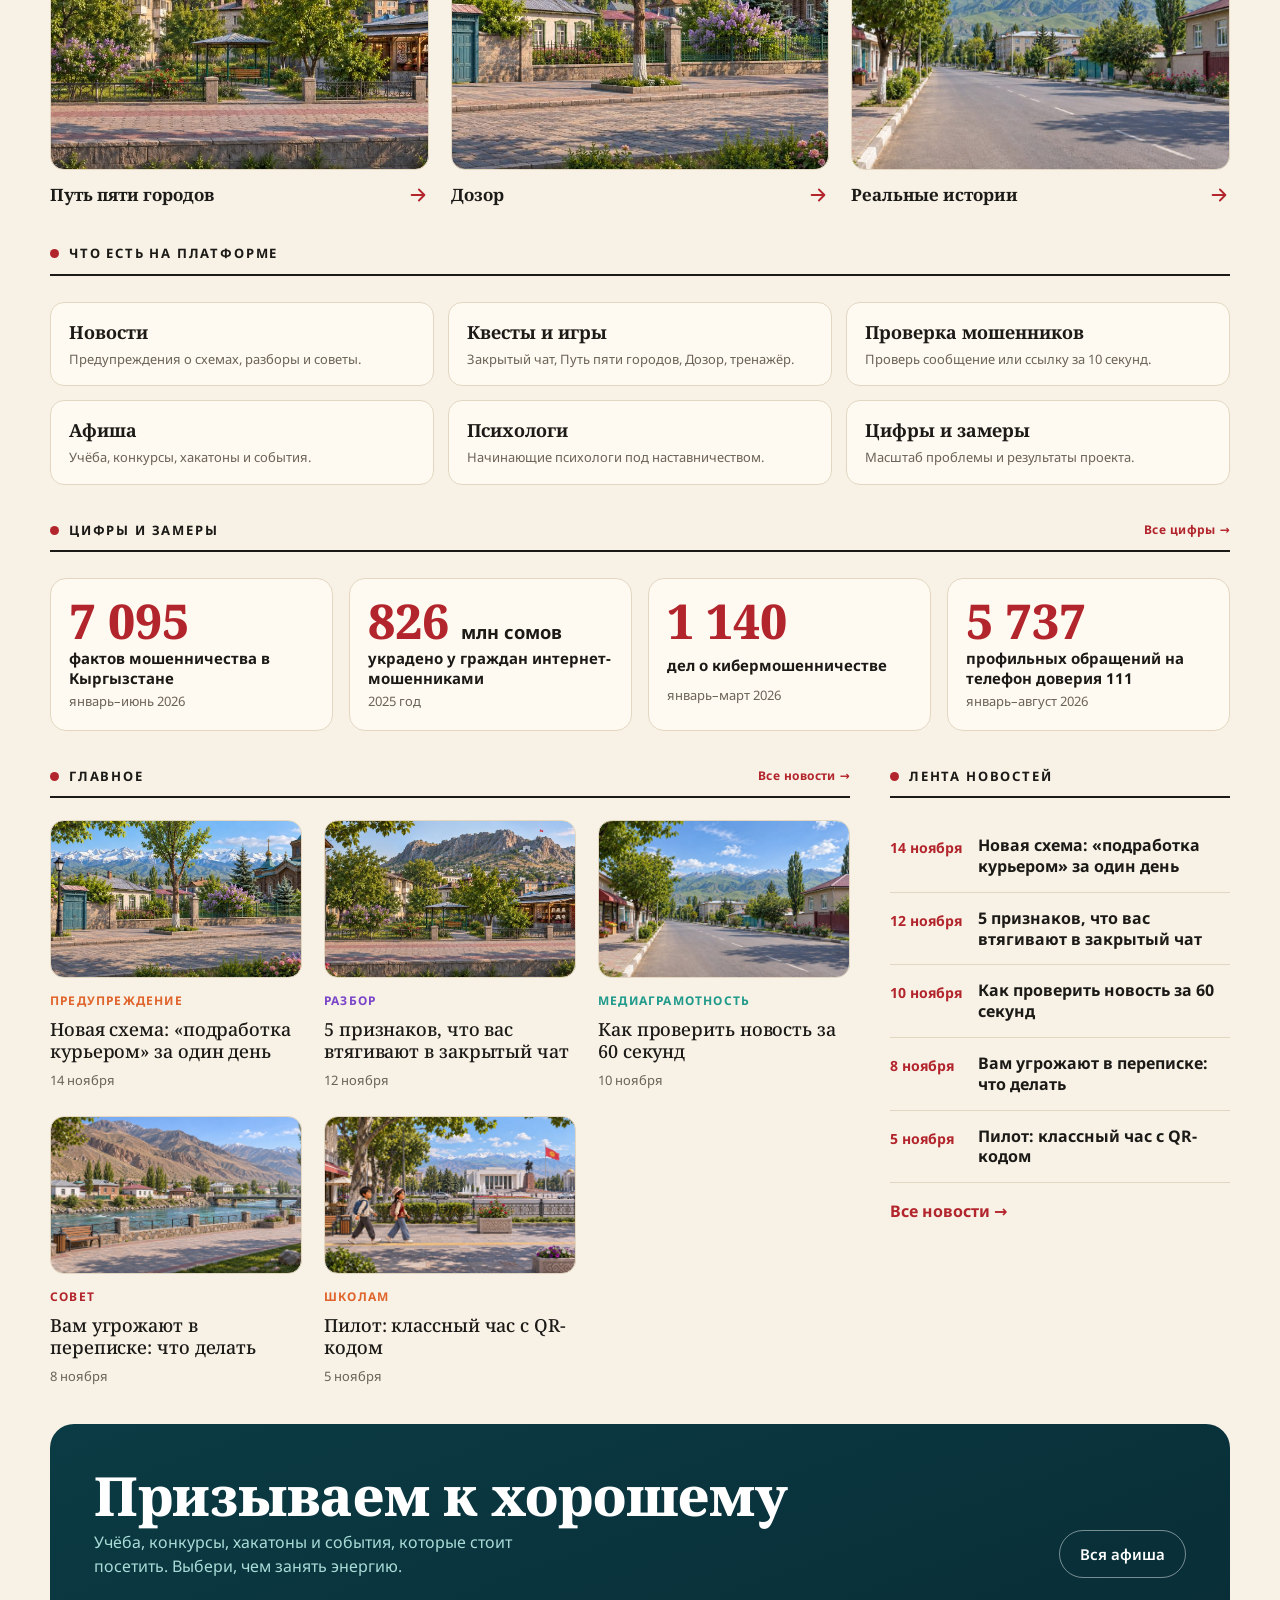
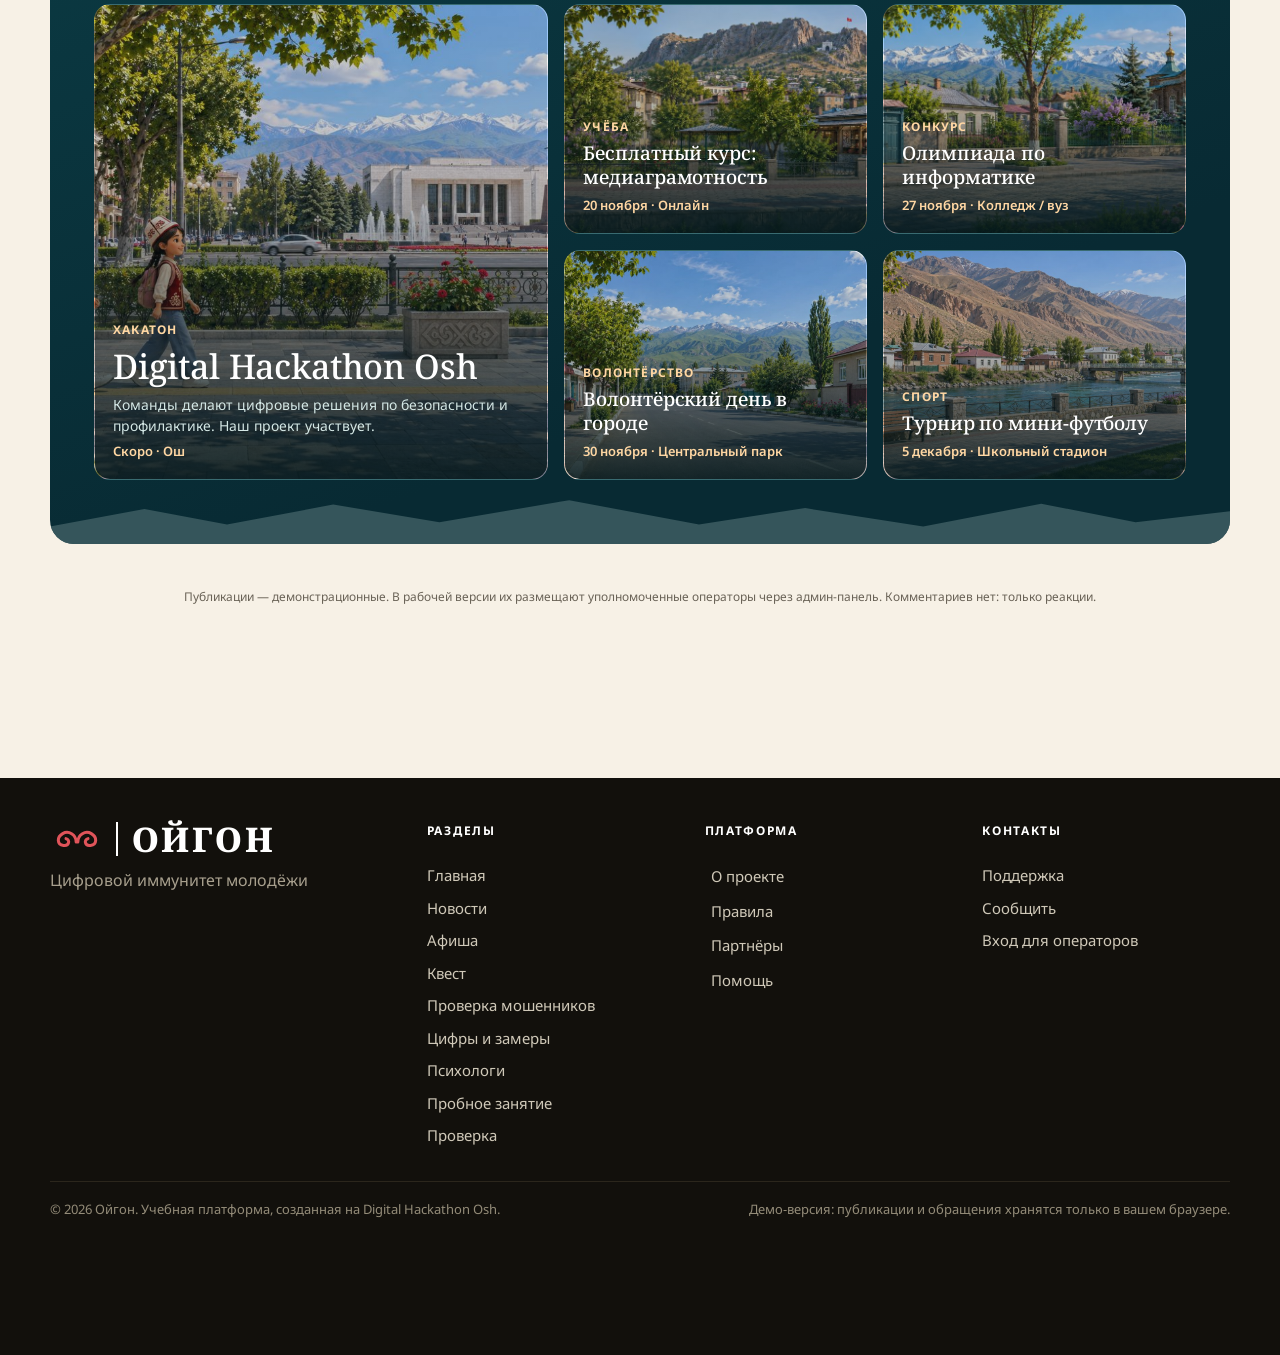
==== commit 0833517e: "Вкладка «Новости», миссия и разделы платформы на главной, полное меню Co-Authored-By: Claude Sonnet " ====
--- a/index.html
+++ b/index.html
@@ -8,8 +8,8 @@
 <link rel="preconnect" href="https://fonts.googleapis.com">
 <link rel="preconnect" href="https://fonts.gstatic.com" crossorigin>
 <link href="https://fonts.googleapis.com/css2?family=Noto+Sans:wght@400;500;600;700&family=Noto+Serif:wght@600;700;800&display=swap" rel="stylesheet">
-<link rel="stylesheet" href="style.css?v=26">
-<link rel="stylesheet" href="theme.css?v=26">
+<link rel="stylesheet" href="style.css?v=27">
+<link rel="stylesheet" href="theme.css?v=27">
 <script>try{var t=JSON.parse(localStorage.getItem('ob_theme'));if(t==='dark')document.documentElement.setAttribute('data-theme','dark')}catch(e){}</script>
 </head>
 <body>
@@ -90,7 +90,7 @@
     </div>
     <div class="foot-col">
       <h4>Разделы</h4>
-      <a href="#/home">Главная</a><a href="#/events">Афиша</a><a href="#/quest">Квест</a><a href="#/antifraud">Проверка мошенников</a><a href="#/facts">Цифры и замеры</a><a href="#/psychologists">Психологи</a><a href="#/pilot">Пробное занятие</a><a href="#/check">Проверка</a>
+      <a href="#/home">Главная</a><a href="#/news">Новости</a><a href="#/events">Афиша</a><a href="#/quest">Квест</a><a href="#/antifraud">Проверка мошенников</a><a href="#/facts">Цифры и замеры</a><a href="#/psychologists">Психологи</a><a href="#/pilot">Пробное занятие</a><a href="#/check">Проверка</a>
     </div>
     <div class="foot-col">
       <h4>Платформа</h4>
@@ -131,18 +131,19 @@
 
 <dialog id="modal"><div class="modal-in"><button class="x" data-act="close" aria-label="Закрыть">×</button><div id="modal-body"></div></div></dialog>
 
-<script src="data.js?v=26"></script>
-<script src="antifraud-data.js?v=26"></script>
-<script src="antifraud.js?v=26"></script>
-<script src="i18n-ky.js?v=26"></script>
-<script src="i18n-ky2.js?v=26"></script>
-<script src="i18n-ky3.js?v=26"></script>
-<script src="i18n-ky4.js?v=26"></script>
-<script src="i18n-ky5.js?v=26"></script>
-<script src="i18n-ky6.js?v=26"></script>
-<script src="i18n.js?v=26"></script>
-<script src="banner.js?v=26"></script>
-<script src="game.js?v=26"></script>
-<script src="app.js?v=26"></script>
+<script src="data.js?v=27"></script>
+<script src="antifraud-data.js?v=27"></script>
+<script src="antifraud.js?v=27"></script>
+<script src="i18n-ky.js?v=27"></script>
+<script src="i18n-ky2.js?v=27"></script>
+<script src="i18n-ky3.js?v=27"></script>
+<script src="i18n-ky4.js?v=27"></script>
+<script src="i18n-ky5.js?v=27"></script>
+<script src="i18n-ky6.js?v=27"></script>
+<script src="i18n-ky7.js?v=27"></script>
+<script src="i18n.js?v=27"></script>
+<script src="banner.js?v=27"></script>
+<script src="game.js?v=27"></script>
+<script src="app.js?v=27"></script>
 </body>
 </html>
--- a/theme.css
+++ b/theme.css
@@ -397,3 +397,20 @@
 .topnav button:hover{background:var(--soft);opacity:1;color:var(--red)}
 @media (max-width:1180px){.tagline{display:none}}
 @media (max-width:899px){.topnav{display:none}}
+
+/* миссия и разделы платформы на главной */
+.mission{display:grid;grid-template-columns:repeat(3,1fr);gap:16px}
+.mission .card{display:grid;gap:8px;align-content:start}
+.m-ic{width:44px;height:44px;border-radius:12px;display:grid;place-items:center;font-size:22px;color:#fff}
+.m-ic.m1{background:linear-gradient(135deg,#1f6f6a,#0b3b44)}
+.m-ic.m2{background:linear-gradient(135deg,#e9893a,#c8353b)}
+.m-ic.m3{background:linear-gradient(135deg,#8f1d24,#17140f)}
+.sections{display:grid;gap:4px}
+.sgrid{display:grid;grid-template-columns:repeat(3,1fr);gap:14px}
+.stile{display:grid;gap:4px;text-decoration:none;color:inherit;background:var(--card);border:1px solid var(--line);border-radius:14px;padding:16px 18px;transition:transform .2s,border-color .2s,box-shadow .2s}
+.stile b{font-family:var(--f-head);font-size:18px}
+.stile span{font-size:13px;color:var(--mute)}
+.stile:hover{transform:translateY(-3px);border-color:var(--red);box-shadow:var(--shadow)}
+.mlink{padding:14px 16px;border-radius:16px;background:var(--soft);text-decoration:none;color:var(--ink);font-weight:600}
+@media (max-width:900px){.mission{grid-template-columns:1fr}.sgrid{grid-template-columns:repeat(2,1fr)}}
+@media (max-width:520px){.sgrid{grid-template-columns:1fr}}
